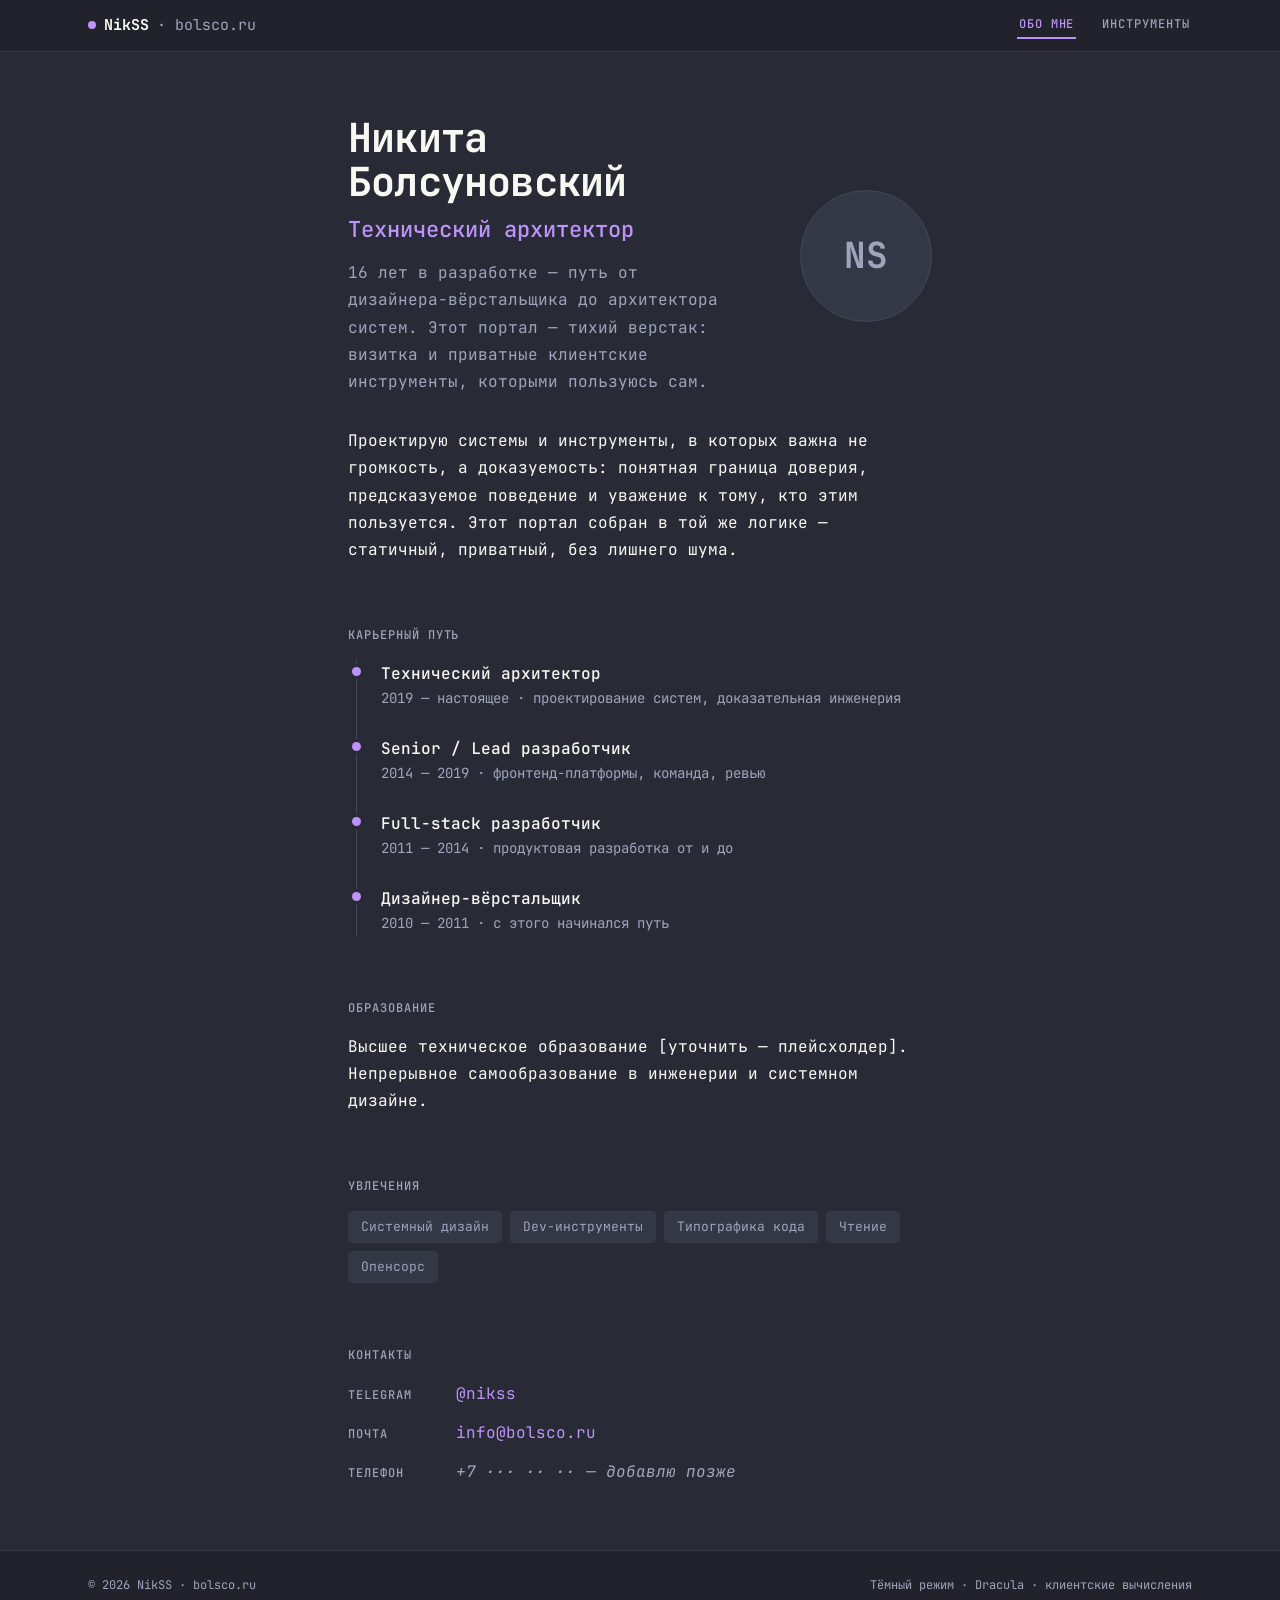
==== index.html @ 709c4f25 "deploy: 5a8d72235d410f7994ef3e5a06daa2a6e381297d" ====
<!DOCTYPE html><html lang="ru"><head><meta charset="utf-8"><meta http-equiv="Content-Security-Policy" content="default-src 'self'; script-src 'self' 'sha256-Q2BPg90ZMplYY+FSdApNErhpWafg2hcRRbndmvxuL/Q=' 'sha256-SaCkFfPruIdTXT8/97JArQmGxiJAL2o4bBDvSgJ5y3Q='; connect-src 'self'; style-src 'self' 'sha256-vv9IoKo7BSLbWcUHr3tNmfNVmm5L/9Cfn2H6LMk7/ow='; font-src 'self'; img-src 'self'; object-src 'none'; base-uri 'self'; form-action 'self'"><meta name="referrer" content="no-referrer"><meta name="viewport" content="width=device-width, initial-scale=1"><link rel="preload" href="/fonts/JetBrainsMono-wght.woff2" as="font" type="font/woff2" crossorigin><link rel="icon" type="image/svg+xml" href="/favicon.svg"><link rel="icon" href="/favicon.ico"><meta name="generator" content="Astro v7.0.6"><title>Обо мне — NikSS · bolsco.ru</title><link rel="stylesheet" href="/_astro/BaseLayout.e0ZJQWeP.css"><link rel="stylesheet" href="/_astro/index.CQVhr3F7.css"><script type="module" src="/_astro/page.Cyd3g14u.js"></script></head><body><a class="skip-link" href="#main-content" data-astro-cid-pbhazpx6>К содержимому</a><header class="top-bar" data-astro-cid-nazmfhjt><div class="top-bar__inner" data-astro-cid-nazmfhjt><a class="brand" href="/" data-astro-cid-nazmfhjt><span class="dot" aria-hidden="true" data-astro-cid-nazmfhjt></span><span class="brand__name" data-astro-cid-nazmfhjt>NikSS</span><span class="brand__host" data-astro-cid-nazmfhjt>· bolsco.ru</span></a><button class="burger" type="button" aria-label="Открыть меню" aria-expanded="false" aria-controls="primary-nav" data-label-open="Открыть меню" data-label-close="Закрыть меню" data-astro-cid-nazmfhjt><svg class="burger__icon" width="18" height="18" viewBox="0 0 18 18" fill="none" stroke="currentColor" stroke-width="1.5" stroke-linecap="round" aria-hidden="true" data-astro-cid-nazmfhjt><line x1="2" y1="5" x2="16" y2="5" data-astro-cid-nazmfhjt></line><line x1="2" y1="9" x2="16" y2="9" data-astro-cid-nazmfhjt></line><line x1="2" y1="13" x2="16" y2="13" data-astro-cid-nazmfhjt></line></svg></button><nav class="nav" id="primary-nav" data-astro-cid-nazmfhjt><a class="t-label-caps is-active" href="/" aria-current="page" data-astro-cid-nazmfhjt>Обо мне</a><a class="t-label-caps" href="/tools" data-astro-cid-nazmfhjt>Инструменты</a></nav></div></header><script type="module" src="/_astro/TopBar.astro_astro_type_script_index_0_lang.D17fcDbc.js"></script><main id="main-content" tabindex="-1"><div class="wrap-content" data-astro-cid-lcdefpme><!-- Hero: имя (= единственный h1), роль, строка-суть + аватар-инициалы --><section class="hero" data-astro-cid-lcdefpme><div data-astro-cid-lcdefpme><h1 class="t-display" data-astro-cid-lcdefpme>Никита Болсуновский</h1><p class="t-heading-md hero__role" data-astro-cid-lcdefpme>Технический архитектор</p><p class="t-body hero__lead" data-astro-cid-lcdefpme>16 лет в разработке — путь от дизайнера-вёрстальщика до архитектора систем. Этот портал — тихий верстак: визитка и приватные клиентские инструменты, которыми пользуюсь сам.</p></div><div class="avatar" aria-hidden="true" data-astro-cid-lcdefpme>NS</div></section><!-- Биография (тело markdown коллекции) --><section class="section bio" data-astro-cid-lcdefpme><p>Проектирую системы и инструменты, в которых важна не громкость, а
доказуемость: понятная граница доверия, предсказуемое поведение и уважение к
тому, кто этим пользуется. Этот портал собран в той же логике — статичный,
приватный, без лишнего шума.</p>
</section><!-- Карьерный таймлайн --><section class="section" data-astro-cid-lcdefpme><h2 class="t-label-caps section__label" data-astro-cid-lcdefpme>Карьерный путь</h2><ul class="timeline" data-astro-cid-3xih677i><li data-astro-cid-3xih677i><div class="role" data-astro-cid-3xih677i>Технический архитектор</div><div class="meta" data-astro-cid-3xih677i>2019 — настоящее · проектирование систем, доказательная инженерия</div></li><li data-astro-cid-3xih677i><div class="role" data-astro-cid-3xih677i>Senior / Lead разработчик</div><div class="meta" data-astro-cid-3xih677i>2014 — 2019 · фронтенд-платформы, команда, ревью</div></li><li data-astro-cid-3xih677i><div class="role" data-astro-cid-3xih677i>Full-stack разработчик</div><div class="meta" data-astro-cid-3xih677i>2011 — 2014 · продуктовая разработка от и до</div></li><li data-astro-cid-3xih677i><div class="role" data-astro-cid-3xih677i>Дизайнер-вёрстальщик</div><div class="meta" data-astro-cid-3xih677i>2010 — 2011 · с этого начинался путь</div></li></ul></section><!-- Образование --><section class="section" data-astro-cid-lcdefpme><h2 class="t-label-caps section__label" data-astro-cid-lcdefpme>Образование</h2><p class="t-body" data-astro-cid-lcdefpme>Высшее техническое образование [уточнить — плейсхолдер]. Непрерывное самообразование в инженерии и системном дизайне.</p></section><!-- Увлечения --><section class="section" data-astro-cid-lcdefpme><h2 class="t-label-caps section__label" data-astro-cid-lcdefpme>Увлечения</h2><div class="chips" data-astro-cid-lcdefpme><span class="chip" data-astro-cid-lcdefpme>Системный дизайн</span><span class="chip" data-astro-cid-lcdefpme>Dev-инструменты</span><span class="chip" data-astro-cid-lcdefpme>Типографика кода</span><span class="chip" data-astro-cid-lcdefpme>Чтение</span><span class="chip" data-astro-cid-lcdefpme>Опенсорс</span></div></section><!-- Контакты (Story 1.6) --><section class="section" data-astro-cid-lcdefpme><h2 class="t-label-caps section__label" data-astro-cid-lcdefpme>Контакты</h2><div class="contacts" data-astro-cid-lcdefpme><div class="contact-row" data-astro-cid-xybwjpux><span class="k t-label-caps" data-astro-cid-xybwjpux>Telegram</span><a href="https://t.me/nikss" target="_blank" rel="noopener noreferrer" class="astro-xybwjpux" data-astro-cid-xybwjpux>@nikss</a></div><div class="contact-row" data-astro-cid-xybwjpux><span class="k t-label-caps" data-astro-cid-xybwjpux>Почта</span><a href="mailto:info@bolsco.ru" class="astro-xybwjpux" data-astro-cid-xybwjpux>info@bolsco.ru</a></div><div class="contact-row" data-astro-cid-xybwjpux><span class="k t-label-caps" data-astro-cid-xybwjpux>Телефон</span><span class="placeholder" aria-disabled="true" data-astro-cid-xybwjpux>+7 ··· ·· ·· — добавлю позже</span></div></div></section></div></main><footer class="footer" data-astro-cid-jo6i4kqk><div class="footer__inner" data-astro-cid-jo6i4kqk><span data-astro-cid-jo6i4kqk>© 2026 NikSS · bolsco.ru</span><span data-astro-cid-jo6i4kqk>Тёмный режим · Dracula · клиентские вычисления</span></div></footer></body></html>
---- _astro/BaseLayout.e0ZJQWeP.css ----
:root{--color-surface-sunken:#21222c;--color-surface-base:#282a36;--color-surface-raised:#343746;--color-surface-overlay:#44475a;--color-border:#44475a;--color-border-subtle:#383a4a;--color-foreground:#f8f8f2;--color-foreground-muted:#9ea4ba;--color-foreground-faint:#6272a4;--color-accent:#bd93f9;--color-accent-hover:#caa9fa;--color-accent-foreground:#21222c;--ring:#bd93f9;--color-success:#50fa7b;--color-danger:#f55;--color-warning:#ffb86c;--color-info:#8be9fd;--color-highlight-pink:#ff79c6;--color-highlight-yellow:#f1fa8c;--font-mono:"JetBrains Mono", "JBM Fallback", ui-monospace, "SF Mono", Menlo, monospace;--radius-sm:4px;--radius-md:8px;--radius-lg:12px;--radius-full:9999px;--space-1:4px;--space-2:8px;--space-3:12px;--space-4:16px;--space-5:24px;--space-6:32px;--space-7:48px;--space-8:64px;--space-gutter:24px;--space-margin-mobile:20px;--space-margin-desktop:48px;--space-section-gap:64px;--content-max:680px;--tool-max:1200px}@font-face{font-family:JetBrains Mono;src:url(/fonts/JetBrainsMono-wght.woff2)format("woff2");font-weight:100 800;font-style:normal;font-display:swap}@font-face{font-family:JetBrains Mono;src:url(/fonts/JetBrainsMono-Italic-wght.woff2)format("woff2");font-weight:100 800;font-style:italic;font-display:swap}@font-face{font-family:JBM Fallback;src:local(Menlo),local(Consolas),local(DejaVu Sans Mono),local(Courier New);ascent-override:102%;descent-override:30%;line-gap-override:0%;size-adjust:100%}*,:before,:after{box-sizing:border-box;margin:0;padding:0}html{text-size-adjust:100%}button,input,select,textarea{font:inherit}body{font-family:var(--font-mono);background:var(--color-surface-base);color:var(--color-foreground);-webkit-font-smoothing:antialiased;-moz-osx-font-smoothing:grayscale;flex-direction:column;min-height:100dvh;font-size:1rem;line-height:1.7;display:flex}a{color:var(--color-accent);text-decoration:none}a:hover{color:var(--color-accent-hover)}main{scroll-margin-top:var(--space-7);flex:1 0 auto}.wrap-content{max-width:var(--content-max);padding:var(--space-8) var(--space-margin-desktop);overflow-wrap:break-word;margin:0 auto}@media (width<=767.98px){.wrap-content{padding:var(--space-7) var(--space-margin-mobile)}}.wrap-tool{max-width:var(--tool-max);padding:var(--space-7) var(--space-margin-desktop);margin:0 auto}@media (width<=767.98px){.wrap-tool{padding:var(--space-5) var(--space-margin-mobile)}}.btn{align-items:center;gap:var(--space-2);font-family:var(--font-mono);padding:var(--space-2) var(--space-4);border-radius:var(--radius-md);cursor:pointer;border:1px solid #0000;font-size:.875rem;font-weight:600;line-height:1.4;display:inline-flex}.btn-primary{background:var(--color-accent);color:var(--color-accent-foreground)}.btn-primary:hover{background:var(--color-accent-hover);color:var(--color-accent-foreground)}.btn-ghost{color:var(--color-foreground);border-color:var(--color-border);background:0 0}.btn-ghost:hover{background:var(--color-surface-overlay);color:var(--color-foreground)}:focus-visible{outline:2px solid var(--ring);outline-offset:2px}.t-display{letter-spacing:-.02em;font-size:2.5rem;font-weight:700;line-height:1.1}.t-heading-lg{font-size:1.75rem;font-weight:600;line-height:1.2}.t-heading-md{font-size:1.375rem;font-weight:600;line-height:1.25}.t-heading-sm{font-size:1.125rem;font-weight:600;line-height:1.3}.t-body{font-size:1rem;font-weight:400;line-height:1.7}.t-body-sm,.t-mono-io{font-size:.875rem;font-weight:400;line-height:1.6}.t-label-caps{letter-spacing:.08em;text-transform:uppercase;font-size:.75rem;font-weight:600;line-height:1.4}.t-caption{color:var(--color-foreground-muted);font-size:.75rem;font-weight:400;line-height:1.5}.muted{color:var(--color-foreground-muted)}.faint{color:var(--color-foreground-faint)}.content-measure{max-width:var(--content-max);margin-inline:auto}@media (width<=767.98px){.t-display{letter-spacing:-.01em;font-size:1.875rem;line-height:1.15}}.skip-link[data-astro-cid-pbhazpx6]{left:var(--space-2);top:calc(-1 * var(--space-8));z-index:100;padding:var(--space-2) var(--space-4);background:var(--color-surface-raised);color:var(--color-foreground);border-radius:var(--radius-md);border:1px solid var(--color-border);transition:top .12s ease-out;position:absolute}.skip-link[data-astro-cid-pbhazpx6]:focus{top:var(--space-2);color:var(--color-foreground)}.top-bar[data-astro-cid-nazmfhjt]{z-index:50;background:var(--color-surface-sunken);border-bottom:1px solid var(--color-border-subtle);position:sticky;top:0}.top-bar__inner[data-astro-cid-nazmfhjt]{max-width:var(--tool-max);padding:var(--space-3) var(--space-margin-desktop);justify-content:space-between;align-items:center;gap:var(--space-4);margin:0 auto;display:flex;position:relative}.brand[data-astro-cid-nazmfhjt]{align-items:center;gap:var(--space-2);color:var(--color-foreground);font-size:.9375rem;font-weight:700;display:flex}.brand[data-astro-cid-nazmfhjt]:hover{color:var(--color-foreground)}.brand[data-astro-cid-nazmfhjt] .dot[data-astro-cid-nazmfhjt]{border-radius:var(--radius-full);background:var(--color-accent);width:8px;height:8px;display:inline-block}.brand__host[data-astro-cid-nazmfhjt]{color:var(--color-foreground-muted);font-weight:400}.nav[data-astro-cid-nazmfhjt]{align-items:center;gap:var(--space-5);display:flex}.nav[data-astro-cid-nazmfhjt] a[data-astro-cid-nazmfhjt]{color:var(--color-foreground-muted);padding:var(--space-1) 2px;border-bottom:2px solid #0000}.nav[data-astro-cid-nazmfhjt] a[data-astro-cid-nazmfhjt]:hover{color:var(--color-foreground)}.nav[data-astro-cid-nazmfhjt] a[data-astro-cid-nazmfhjt].is-active{color:var(--color-accent);border-bottom-color:var(--color-accent)}.burger[data-astro-cid-nazmfhjt]{border:1px solid var(--color-border);color:var(--color-foreground);border-radius:var(--radius-md);cursor:pointer;background:0 0;width:40px;height:36px;display:none}.burger__icon[data-astro-cid-nazmfhjt]{margin:0 auto;display:block}@media (width<=767.98px){.top-bar__inner[data-astro-cid-nazmfhjt]{padding:var(--space-3) var(--space-margin-mobile)}.burger[data-astro-cid-nazmfhjt]{justify-content:center;align-items:center;display:inline-flex}.nav[data-astro-cid-nazmfhjt]{background:var(--color-surface-sunken);border-bottom:1px solid var(--color-border-subtle);padding:var(--space-2) var(--space-margin-mobile) var(--space-4);flex-direction:column;align-items:flex-start;gap:0;display:none;position:absolute;top:100%;left:0;right:0}.nav[data-astro-cid-nazmfhjt].is-open{display:flex}.nav[data-astro-cid-nazmfhjt] a[data-astro-cid-nazmfhjt]{width:100%;padding:var(--space-3) 0;border-bottom:none}.nav[data-astro-cid-nazmfhjt] a[data-astro-cid-nazmfhjt].is-active{border-bottom:none}}.footer[data-astro-cid-jo6i4kqk]{background:var(--color-surface-sunken);border-top:1px solid var(--color-border-subtle);color:var(--color-foreground-muted);flex-shrink:0;font-size:.75rem}.footer__inner[data-astro-cid-jo6i4kqk]{max-width:var(--tool-max);padding:var(--space-5) var(--space-margin-desktop);justify-content:space-between;gap:var(--space-4);flex-wrap:wrap;margin:0 auto;display:flex}@media (width<=767.98px){.footer__inner[data-astro-cid-jo6i4kqk]{padding:var(--space-5) var(--space-margin-mobile)}}
---- _astro/index.CQVhr3F7.css ----
.timeline[data-astro-cid-3xih677i]{border-left:1px solid var(--color-border);padding-left:var(--space-5);margin-left:var(--space-2);list-style:none}.timeline[data-astro-cid-3xih677i] li[data-astro-cid-3xih677i]{padding-bottom:var(--space-5);position:relative}.timeline[data-astro-cid-3xih677i] li[data-astro-cid-3xih677i]:last-child{padding-bottom:0}.timeline[data-astro-cid-3xih677i] li[data-astro-cid-3xih677i]:before{content:"";left:calc(-1 * var(--space-5) - 5px);border-radius:var(--radius-full);background:var(--color-accent);width:9px;height:9px;box-shadow:0 0 0 3px var(--color-surface-base);position:absolute;top:7px}.timeline[data-astro-cid-3xih677i] .role[data-astro-cid-3xih677i]{color:var(--color-foreground);font-weight:600}.timeline[data-astro-cid-3xih677i] .meta[data-astro-cid-3xih677i]{color:var(--color-foreground-muted);font-size:.875rem}.contact-row[data-astro-cid-xybwjpux]{gap:var(--space-4);flex-wrap:wrap;align-items:baseline;display:flex}.k[data-astro-cid-xybwjpux]{color:var(--color-foreground-muted);flex-shrink:0;min-width:92px}.placeholder[data-astro-cid-xybwjpux]{color:var(--color-foreground-muted);font-style:italic}.contact-row[data-astro-cid-xybwjpux]>a[data-astro-cid-xybwjpux],.contact-row[data-astro-cid-xybwjpux]>.placeholder[data-astro-cid-xybwjpux]{overflow-wrap:anywhere;min-width:0}.section[data-astro-cid-lcdefpme]{margin-top:var(--space-section-gap)}.section[data-astro-cid-lcdefpme]:first-child{margin-top:0}.section__label[data-astro-cid-lcdefpme]{color:var(--color-foreground-muted);margin-bottom:var(--space-4)}.bio[data-astro-cid-lcdefpme]{margin-top:var(--space-6)}.hero[data-astro-cid-lcdefpme]{gap:var(--space-6);grid-template-columns:1fr;align-items:center;display:grid}@media (width>=1024px){.hero[data-astro-cid-lcdefpme]{gap:var(--space-8);grid-template-columns:1fr auto}}.hero[data-astro-cid-lcdefpme]>div[data-astro-cid-lcdefpme]:first-child{min-width:0}.hero__role[data-astro-cid-lcdefpme]{color:var(--color-accent);margin-top:var(--space-3)}.hero__lead[data-astro-cid-lcdefpme]{color:var(--color-foreground-muted);margin-top:var(--space-4)}.avatar[data-astro-cid-lcdefpme]{border-radius:var(--radius-full);background:var(--color-surface-raised);border:1px solid var(--color-border);width:132px;height:132px;color:var(--color-foreground-muted);justify-content:center;justify-self:start;align-items:center;font-size:2.25rem;font-weight:700;display:flex}.chips[data-astro-cid-lcdefpme]{gap:var(--space-2);flex-wrap:wrap;display:flex}.chip[data-astro-cid-lcdefpme]{border:1px solid var(--color-border-subtle);border-radius:var(--radius-sm);padding:var(--space-1) var(--space-3);color:var(--color-foreground-muted);background:var(--color-surface-raised);font-size:.8125rem}.contacts[data-astro-cid-lcdefpme]{gap:var(--space-3);flex-direction:column;display:flex}
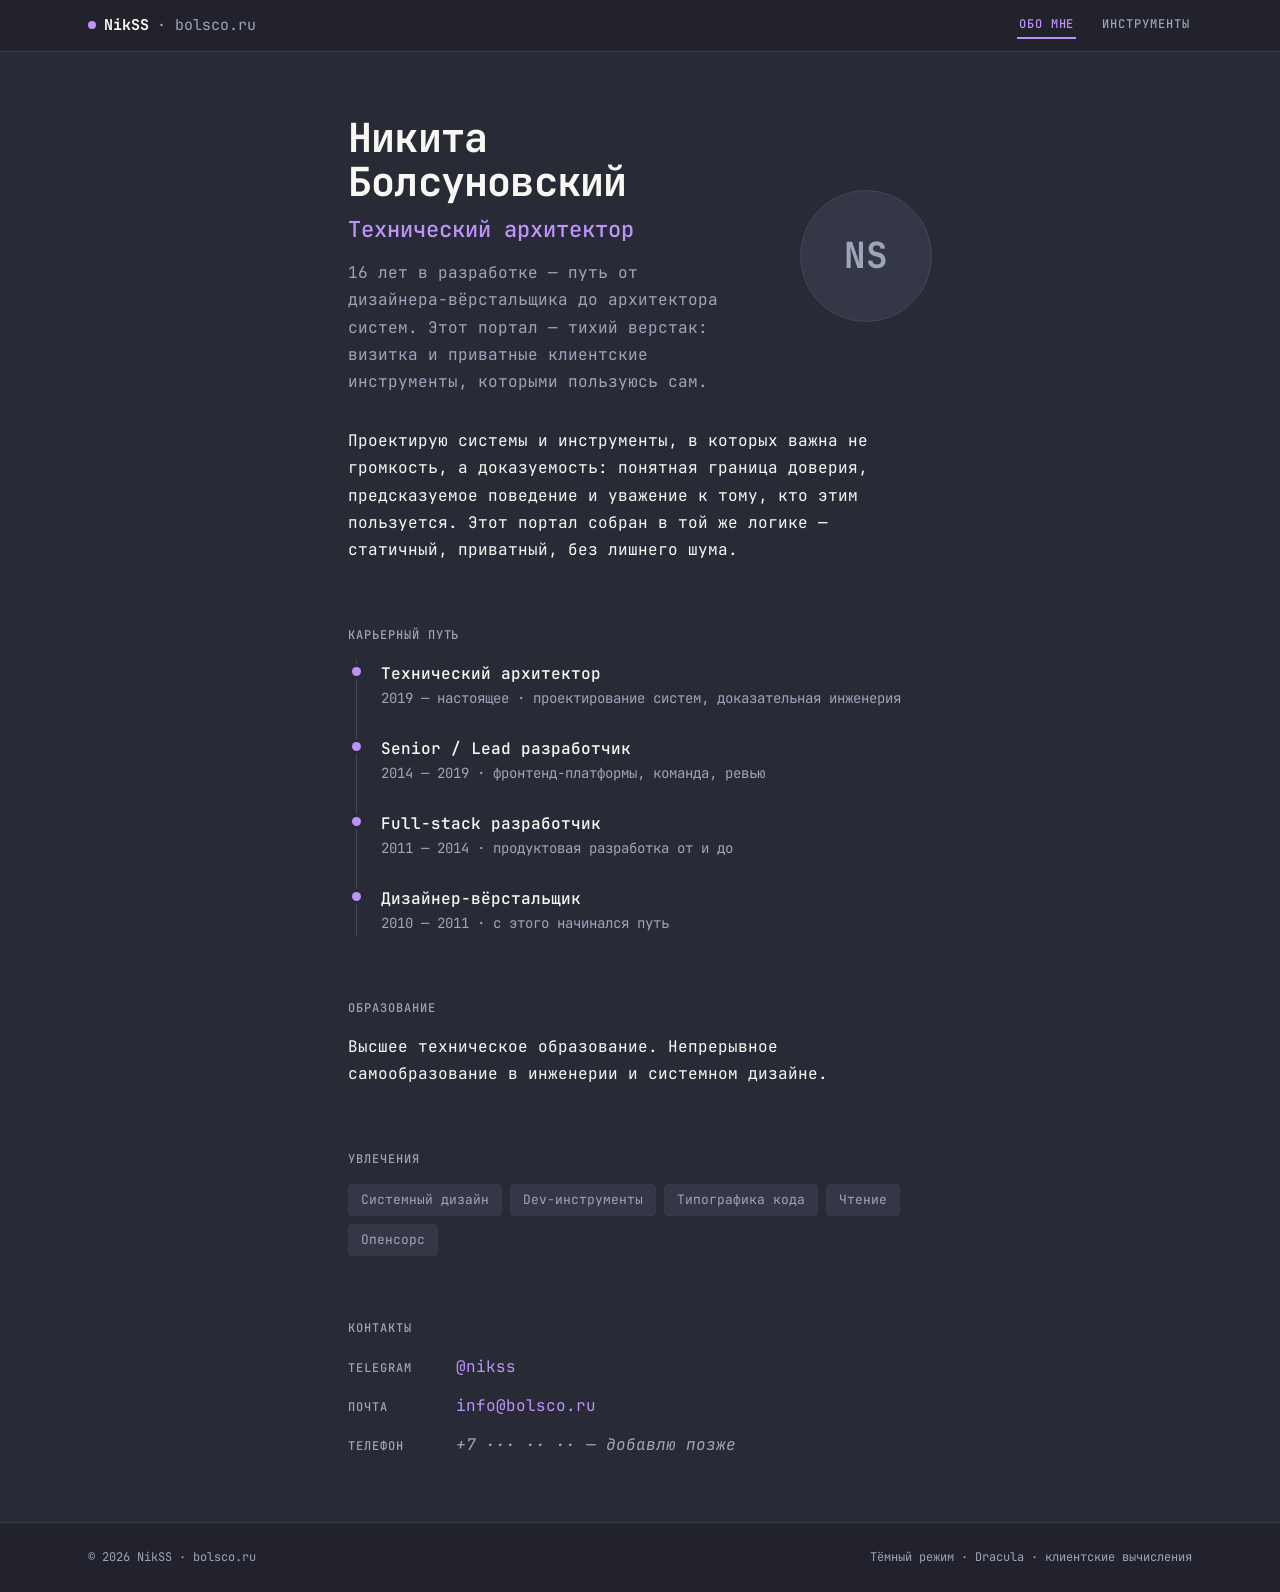
==== commit 79307096: "deploy: 182776bb74611625629ce22df9d30ec644916f24" ====
--- a/index.html
+++ b/index.html
@@ -2,4 +2,4 @@
 доказуемость: понятная граница доверия, предсказуемое поведение и уважение к
 тому, кто этим пользуется. Этот портал собран в той же логике — статичный,
 приватный, без лишнего шума.</p>
-</section><!-- Карьерный таймлайн --><section class="section" data-astro-cid-lcdefpme><h2 class="t-label-caps section__label" data-astro-cid-lcdefpme>Карьерный путь</h2><ul class="timeline" data-astro-cid-3xih677i><li data-astro-cid-3xih677i><div class="role" data-astro-cid-3xih677i>Технический архитектор</div><div class="meta" data-astro-cid-3xih677i>2019 — настоящее · проектирование систем, доказательная инженерия</div></li><li data-astro-cid-3xih677i><div class="role" data-astro-cid-3xih677i>Senior / Lead разработчик</div><div class="meta" data-astro-cid-3xih677i>2014 — 2019 · фронтенд-платформы, команда, ревью</div></li><li data-astro-cid-3xih677i><div class="role" data-astro-cid-3xih677i>Full-stack разработчик</div><div class="meta" data-astro-cid-3xih677i>2011 — 2014 · продуктовая разработка от и до</div></li><li data-astro-cid-3xih677i><div class="role" data-astro-cid-3xih677i>Дизайнер-вёрстальщик</div><div class="meta" data-astro-cid-3xih677i>2010 — 2011 · с этого начинался путь</div></li></ul></section><!-- Образование --><section class="section" data-astro-cid-lcdefpme><h2 class="t-label-caps section__label" data-astro-cid-lcdefpme>Образование</h2><p class="t-body" data-astro-cid-lcdefpme>Высшее техническое образование [уточнить — плейсхолдер]. Непрерывное самообразование в инженерии и системном дизайне.</p></section><!-- Увлечения --><section class="section" data-astro-cid-lcdefpme><h2 class="t-label-caps section__label" data-astro-cid-lcdefpme>Увлечения</h2><div class="chips" data-astro-cid-lcdefpme><span class="chip" data-astro-cid-lcdefpme>Системный дизайн</span><span class="chip" data-astro-cid-lcdefpme>Dev-инструменты</span><span class="chip" data-astro-cid-lcdefpme>Типографика кода</span><span class="chip" data-astro-cid-lcdefpme>Чтение</span><span class="chip" data-astro-cid-lcdefpme>Опенсорс</span></div></section><!-- Контакты (Story 1.6) --><section class="section" data-astro-cid-lcdefpme><h2 class="t-label-caps section__label" data-astro-cid-lcdefpme>Контакты</h2><div class="contacts" data-astro-cid-lcdefpme><div class="contact-row" data-astro-cid-xybwjpux><span class="k t-label-caps" data-astro-cid-xybwjpux>Telegram</span><a href="https://t.me/nikss" target="_blank" rel="noopener noreferrer" class="astro-xybwjpux" data-astro-cid-xybwjpux>@nikss</a></div><div class="contact-row" data-astro-cid-xybwjpux><span class="k t-label-caps" data-astro-cid-xybwjpux>Почта</span><a href="mailto:info@bolsco.ru" class="astro-xybwjpux" data-astro-cid-xybwjpux>info@bolsco.ru</a></div><div class="contact-row" data-astro-cid-xybwjpux><span class="k t-label-caps" data-astro-cid-xybwjpux>Телефон</span><span class="placeholder" aria-disabled="true" data-astro-cid-xybwjpux>+7 ··· ·· ·· — добавлю позже</span></div></div></section></div></main><footer class="footer" data-astro-cid-jo6i4kqk><div class="footer__inner" data-astro-cid-jo6i4kqk><span data-astro-cid-jo6i4kqk>© 2026 NikSS · bolsco.ru</span><span data-astro-cid-jo6i4kqk>Тёмный режим · Dracula · клиентские вычисления</span></div></footer></body></html>+</section><!-- Карьерный таймлайн --><section class="section" data-astro-cid-lcdefpme><h2 class="t-label-caps section__label" data-astro-cid-lcdefpme>Карьерный путь</h2><ul class="timeline" data-astro-cid-3xih677i><li data-astro-cid-3xih677i><div class="role" data-astro-cid-3xih677i>Технический архитектор</div><div class="meta" data-astro-cid-3xih677i>2019 — настоящее · проектирование систем, доказательная инженерия</div></li><li data-astro-cid-3xih677i><div class="role" data-astro-cid-3xih677i>Senior / Lead разработчик</div><div class="meta" data-astro-cid-3xih677i>2014 — 2019 · фронтенд-платформы, команда, ревью</div></li><li data-astro-cid-3xih677i><div class="role" data-astro-cid-3xih677i>Full-stack разработчик</div><div class="meta" data-astro-cid-3xih677i>2011 — 2014 · продуктовая разработка от и до</div></li><li data-astro-cid-3xih677i><div class="role" data-astro-cid-3xih677i>Дизайнер-вёрстальщик</div><div class="meta" data-astro-cid-3xih677i>2010 — 2011 · с этого начинался путь</div></li></ul></section><!-- Образование --><section class="section" data-astro-cid-lcdefpme><h2 class="t-label-caps section__label" data-astro-cid-lcdefpme>Образование</h2><p class="t-body" data-astro-cid-lcdefpme>Высшее техническое образование. Непрерывное самообразование в инженерии и системном дизайне.</p></section><!-- Увлечения --><section class="section" data-astro-cid-lcdefpme><h2 class="t-label-caps section__label" data-astro-cid-lcdefpme>Увлечения</h2><div class="chips" data-astro-cid-lcdefpme><span class="chip" data-astro-cid-lcdefpme>Системный дизайн</span><span class="chip" data-astro-cid-lcdefpme>Dev-инструменты</span><span class="chip" data-astro-cid-lcdefpme>Типографика кода</span><span class="chip" data-astro-cid-lcdefpme>Чтение</span><span class="chip" data-astro-cid-lcdefpme>Опенсорс</span></div></section><!-- Контакты (Story 1.6) --><section class="section" data-astro-cid-lcdefpme><h2 class="t-label-caps section__label" data-astro-cid-lcdefpme>Контакты</h2><div class="contacts" data-astro-cid-lcdefpme><div class="contact-row" data-astro-cid-xybwjpux><span class="k t-label-caps" data-astro-cid-xybwjpux>Telegram</span><a href="https://t.me/nikss" target="_blank" rel="noopener noreferrer" class="astro-xybwjpux" data-astro-cid-xybwjpux>@nikss</a></div><div class="contact-row" data-astro-cid-xybwjpux><span class="k t-label-caps" data-astro-cid-xybwjpux>Почта</span><a href="mailto:info@bolsco.ru" class="astro-xybwjpux" data-astro-cid-xybwjpux>info@bolsco.ru</a></div><div class="contact-row" data-astro-cid-xybwjpux><span class="k t-label-caps" data-astro-cid-xybwjpux>Телефон</span><span class="placeholder" aria-disabled="true" data-astro-cid-xybwjpux>+7 ··· ·· ·· — добавлю позже</span></div></div></section></div></main><footer class="footer" data-astro-cid-jo6i4kqk><div class="footer__inner" data-astro-cid-jo6i4kqk><span data-astro-cid-jo6i4kqk>© 2026 NikSS · bolsco.ru</span><span data-astro-cid-jo6i4kqk>Тёмный режим · Dracula · клиентские вычисления</span></div></footer></body></html>
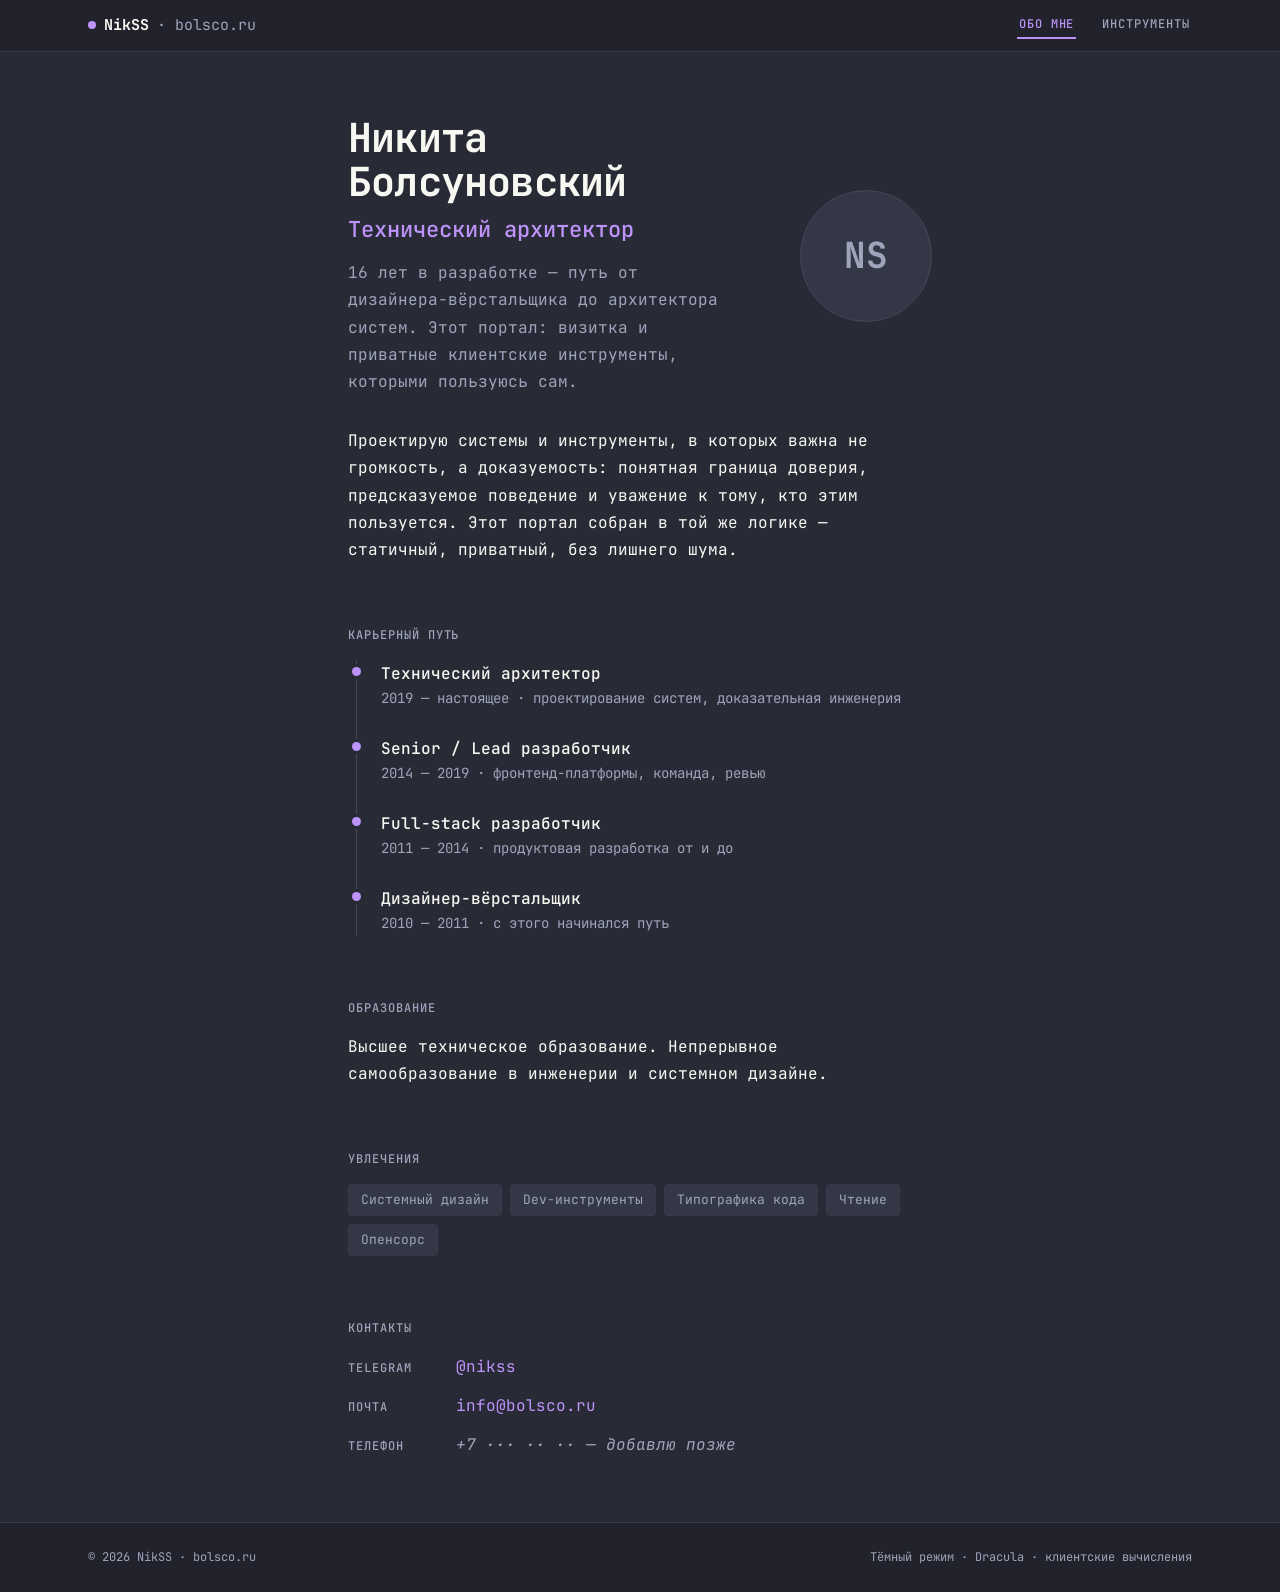
==== commit 6855052b: "deploy: 8048c56aaf737f87fb8b1cdde76aa7d97ccf088b" ====
--- a/index.html
+++ b/index.html
@@ -1,4 +1,4 @@
-<!DOCTYPE html><html lang="ru"><head><meta charset="utf-8"><meta http-equiv="Content-Security-Policy" content="default-src 'self'; script-src 'self' 'sha256-Q2BPg90ZMplYY+FSdApNErhpWafg2hcRRbndmvxuL/Q=' 'sha256-SaCkFfPruIdTXT8/97JArQmGxiJAL2o4bBDvSgJ5y3Q='; connect-src 'self'; style-src 'self' 'sha256-vv9IoKo7BSLbWcUHr3tNmfNVmm5L/9Cfn2H6LMk7/ow='; font-src 'self'; img-src 'self'; object-src 'none'; base-uri 'self'; form-action 'self'"><meta name="referrer" content="no-referrer"><meta name="viewport" content="width=device-width, initial-scale=1"><link rel="preload" href="/fonts/JetBrainsMono-wght.woff2" as="font" type="font/woff2" crossorigin><link rel="icon" type="image/svg+xml" href="/favicon.svg"><link rel="icon" href="/favicon.ico"><meta name="generator" content="Astro v7.0.6"><title>Обо мне — NikSS · bolsco.ru</title><link rel="stylesheet" href="/_astro/BaseLayout.e0ZJQWeP.css"><link rel="stylesheet" href="/_astro/index.CQVhr3F7.css"><script type="module" src="/_astro/page.Cyd3g14u.js"></script></head><body><a class="skip-link" href="#main-content" data-astro-cid-pbhazpx6>К содержимому</a><header class="top-bar" data-astro-cid-nazmfhjt><div class="top-bar__inner" data-astro-cid-nazmfhjt><a class="brand" href="/" data-astro-cid-nazmfhjt><span class="dot" aria-hidden="true" data-astro-cid-nazmfhjt></span><span class="brand__name" data-astro-cid-nazmfhjt>NikSS</span><span class="brand__host" data-astro-cid-nazmfhjt>· bolsco.ru</span></a><button class="burger" type="button" aria-label="Открыть меню" aria-expanded="false" aria-controls="primary-nav" data-label-open="Открыть меню" data-label-close="Закрыть меню" data-astro-cid-nazmfhjt><svg class="burger__icon" width="18" height="18" viewBox="0 0 18 18" fill="none" stroke="currentColor" stroke-width="1.5" stroke-linecap="round" aria-hidden="true" data-astro-cid-nazmfhjt><line x1="2" y1="5" x2="16" y2="5" data-astro-cid-nazmfhjt></line><line x1="2" y1="9" x2="16" y2="9" data-astro-cid-nazmfhjt></line><line x1="2" y1="13" x2="16" y2="13" data-astro-cid-nazmfhjt></line></svg></button><nav class="nav" id="primary-nav" data-astro-cid-nazmfhjt><a class="t-label-caps is-active" href="/" aria-current="page" data-astro-cid-nazmfhjt>Обо мне</a><a class="t-label-caps" href="/tools" data-astro-cid-nazmfhjt>Инструменты</a></nav></div></header><script type="module" src="/_astro/TopBar.astro_astro_type_script_index_0_lang.D17fcDbc.js"></script><main id="main-content" tabindex="-1"><div class="wrap-content" data-astro-cid-lcdefpme><!-- Hero: имя (= единственный h1), роль, строка-суть + аватар-инициалы --><section class="hero" data-astro-cid-lcdefpme><div data-astro-cid-lcdefpme><h1 class="t-display" data-astro-cid-lcdefpme>Никита Болсуновский</h1><p class="t-heading-md hero__role" data-astro-cid-lcdefpme>Технический архитектор</p><p class="t-body hero__lead" data-astro-cid-lcdefpme>16 лет в разработке — путь от дизайнера-вёрстальщика до архитектора систем. Этот портал — тихий верстак: визитка и приватные клиентские инструменты, которыми пользуюсь сам.</p></div><div class="avatar" aria-hidden="true" data-astro-cid-lcdefpme>NS</div></section><!-- Биография (тело markdown коллекции) --><section class="section bio" data-astro-cid-lcdefpme><p>Проектирую системы и инструменты, в которых важна не громкость, а
+<!DOCTYPE html><html lang="ru"><head><meta charset="utf-8"><meta http-equiv="Content-Security-Policy" content="default-src 'self'; script-src 'self' 'sha256-Q2BPg90ZMplYY+FSdApNErhpWafg2hcRRbndmvxuL/Q=' 'sha256-SaCkFfPruIdTXT8/97JArQmGxiJAL2o4bBDvSgJ5y3Q='; connect-src 'self'; style-src 'self' 'sha256-vv9IoKo7BSLbWcUHr3tNmfNVmm5L/9Cfn2H6LMk7/ow='; font-src 'self'; img-src 'self'; object-src 'none'; base-uri 'self'; form-action 'self'"><meta name="referrer" content="no-referrer"><meta name="viewport" content="width=device-width, initial-scale=1"><link rel="preload" href="/fonts/JetBrainsMono-wght.woff2" as="font" type="font/woff2" crossorigin><link rel="icon" type="image/svg+xml" href="/favicon.svg"><link rel="icon" href="/favicon.ico"><meta name="generator" content="Astro v7.0.6"><title>Обо мне — NikSS · bolsco.ru</title><link rel="stylesheet" href="/_astro/BaseLayout.e0ZJQWeP.css"><link rel="stylesheet" href="/_astro/index.CQVhr3F7.css"><script type="module" src="/_astro/page.Cyd3g14u.js"></script></head><body><a class="skip-link" href="#main-content" data-astro-cid-pbhazpx6>К содержимому</a><header class="top-bar" data-astro-cid-nazmfhjt><div class="top-bar__inner" data-astro-cid-nazmfhjt><a class="brand" href="/" data-astro-cid-nazmfhjt><span class="dot" aria-hidden="true" data-astro-cid-nazmfhjt></span><span class="brand__name" data-astro-cid-nazmfhjt>NikSS</span><span class="brand__host" data-astro-cid-nazmfhjt>· bolsco.ru</span></a><button class="burger" type="button" aria-label="Открыть меню" aria-expanded="false" aria-controls="primary-nav" data-label-open="Открыть меню" data-label-close="Закрыть меню" data-astro-cid-nazmfhjt><svg class="burger__icon" width="18" height="18" viewBox="0 0 18 18" fill="none" stroke="currentColor" stroke-width="1.5" stroke-linecap="round" aria-hidden="true" data-astro-cid-nazmfhjt><line x1="2" y1="5" x2="16" y2="5" data-astro-cid-nazmfhjt></line><line x1="2" y1="9" x2="16" y2="9" data-astro-cid-nazmfhjt></line><line x1="2" y1="13" x2="16" y2="13" data-astro-cid-nazmfhjt></line></svg></button><nav class="nav" id="primary-nav" data-astro-cid-nazmfhjt><a class="t-label-caps is-active" href="/" aria-current="page" data-astro-cid-nazmfhjt>Обо мне</a><a class="t-label-caps" href="/tools" data-astro-cid-nazmfhjt>Инструменты</a></nav></div></header><script type="module" src="/_astro/TopBar.astro_astro_type_script_index_0_lang.D17fcDbc.js"></script><main id="main-content" tabindex="-1"><div class="wrap-content" data-astro-cid-lcdefpme><!-- Hero: имя (= единственный h1), роль, строка-суть + аватар-инициалы --><section class="hero" data-astro-cid-lcdefpme><div data-astro-cid-lcdefpme><h1 class="t-display" data-astro-cid-lcdefpme>Никита Болсуновский</h1><p class="t-heading-md hero__role" data-astro-cid-lcdefpme>Технический архитектор</p><p class="t-body hero__lead" data-astro-cid-lcdefpme>16 лет в разработке — путь от дизайнера-вёрстальщика до архитектора систем. Этот портал: визитка и приватные клиентские инструменты, которыми пользуюсь сам.</p></div><div class="avatar" aria-hidden="true" data-astro-cid-lcdefpme>NS</div></section><!-- Биография (тело markdown коллекции) --><section class="section bio" data-astro-cid-lcdefpme><p>Проектирую системы и инструменты, в которых важна не громкость, а
 доказуемость: понятная граница доверия, предсказуемое поведение и уважение к
 тому, кто этим пользуется. Этот портал собран в той же логике — статичный,
 приватный, без лишнего шума.</p>
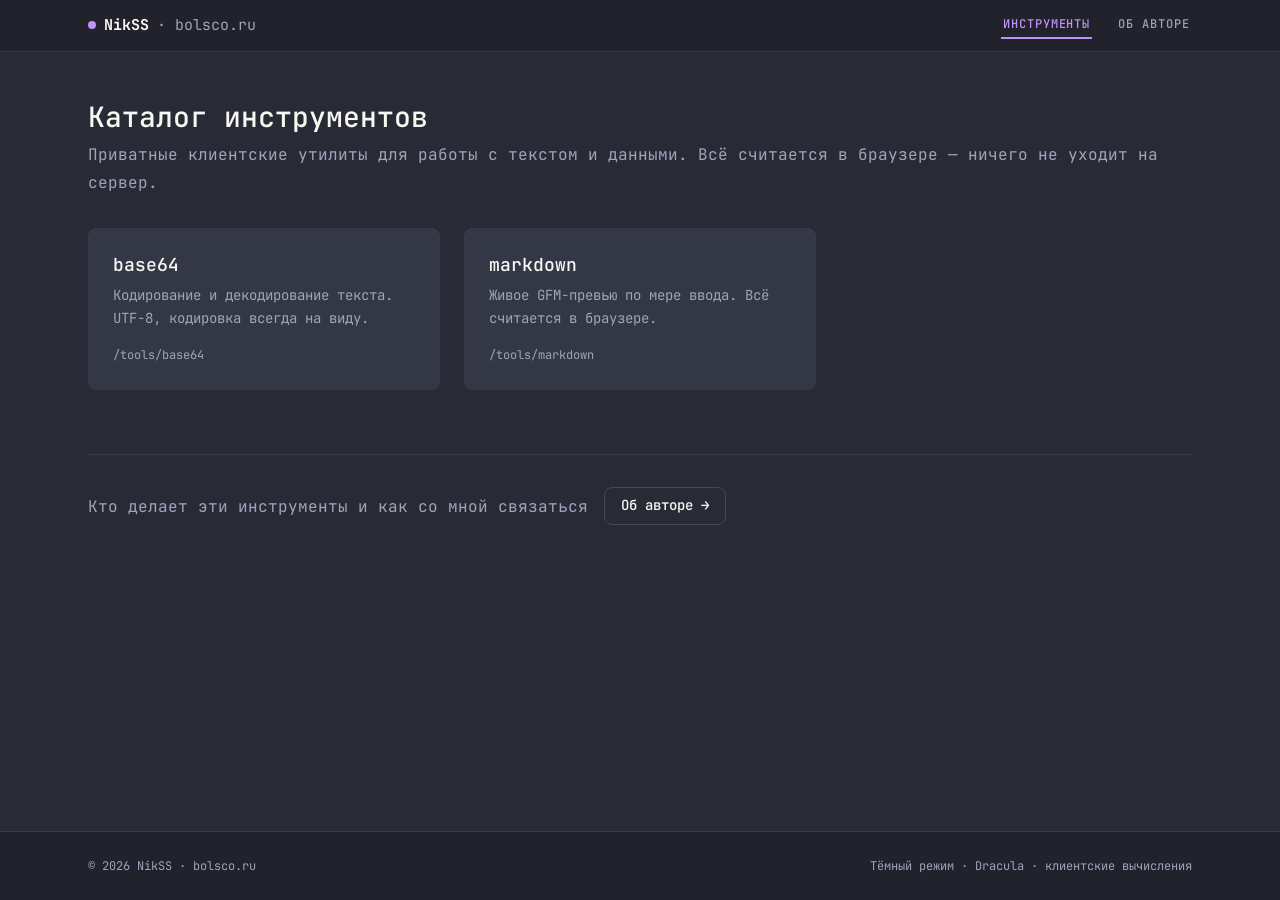
==== commit 98fea5ce: "deploy: f17025c6693e8e0cd7ce48decef0fd17160ff986" ====
--- a/index.html
+++ b/index.html
@@ -1,5 +1 @@
-<!DOCTYPE html><html lang="ru"><head><meta charset="utf-8"><meta http-equiv="Content-Security-Policy" content="default-src 'self'; script-src 'self' 'sha256-Q2BPg90ZMplYY+FSdApNErhpWafg2hcRRbndmvxuL/Q=' 'sha256-SaCkFfPruIdTXT8/97JArQmGxiJAL2o4bBDvSgJ5y3Q='; connect-src 'self'; style-src 'self' 'sha256-vv9IoKo7BSLbWcUHr3tNmfNVmm5L/9Cfn2H6LMk7/ow='; font-src 'self'; img-src 'self'; object-src 'none'; base-uri 'self'; form-action 'self'"><meta name="referrer" content="no-referrer"><meta name="viewport" content="width=device-width, initial-scale=1"><link rel="preload" href="/fonts/JetBrainsMono-wght.woff2" as="font" type="font/woff2" crossorigin><link rel="icon" type="image/svg+xml" href="/favicon.svg"><link rel="icon" href="/favicon.ico"><meta name="generator" content="Astro v7.0.6"><title>Обо мне — NikSS · bolsco.ru</title><link rel="stylesheet" href="/_astro/BaseLayout.e0ZJQWeP.css"><link rel="stylesheet" href="/_astro/index.CQVhr3F7.css"><script type="module" src="/_astro/page.Cyd3g14u.js"></script></head><body><a class="skip-link" href="#main-content" data-astro-cid-pbhazpx6>К содержимому</a><header class="top-bar" data-astro-cid-nazmfhjt><div class="top-bar__inner" data-astro-cid-nazmfhjt><a class="brand" href="/" data-astro-cid-nazmfhjt><span class="dot" aria-hidden="true" data-astro-cid-nazmfhjt></span><span class="brand__name" data-astro-cid-nazmfhjt>NikSS</span><span class="brand__host" data-astro-cid-nazmfhjt>· bolsco.ru</span></a><button class="burger" type="button" aria-label="Открыть меню" aria-expanded="false" aria-controls="primary-nav" data-label-open="Открыть меню" data-label-close="Закрыть меню" data-astro-cid-nazmfhjt><svg class="burger__icon" width="18" height="18" viewBox="0 0 18 18" fill="none" stroke="currentColor" stroke-width="1.5" stroke-linecap="round" aria-hidden="true" data-astro-cid-nazmfhjt><line x1="2" y1="5" x2="16" y2="5" data-astro-cid-nazmfhjt></line><line x1="2" y1="9" x2="16" y2="9" data-astro-cid-nazmfhjt></line><line x1="2" y1="13" x2="16" y2="13" data-astro-cid-nazmfhjt></line></svg></button><nav class="nav" id="primary-nav" data-astro-cid-nazmfhjt><a class="t-label-caps is-active" href="/" aria-current="page" data-astro-cid-nazmfhjt>Обо мне</a><a class="t-label-caps" href="/tools" data-astro-cid-nazmfhjt>Инструменты</a></nav></div></header><script type="module" src="/_astro/TopBar.astro_astro_type_script_index_0_lang.D17fcDbc.js"></script><main id="main-content" tabindex="-1"><div class="wrap-content" data-astro-cid-lcdefpme><!-- Hero: имя (= единственный h1), роль, строка-суть + аватар-инициалы --><section class="hero" data-astro-cid-lcdefpme><div data-astro-cid-lcdefpme><h1 class="t-display" data-astro-cid-lcdefpme>Никита Болсуновский</h1><p class="t-heading-md hero__role" data-astro-cid-lcdefpme>Технический архитектор</p><p class="t-body hero__lead" data-astro-cid-lcdefpme>16 лет в разработке — путь от дизайнера-вёрстальщика до архитектора систем. Этот портал: визитка и приватные клиентские инструменты, которыми пользуюсь сам.</p></div><div class="avatar" aria-hidden="true" data-astro-cid-lcdefpme>NS</div></section><!-- Биография (тело markdown коллекции) --><section class="section bio" data-astro-cid-lcdefpme><p>Проектирую системы и инструменты, в которых важна не громкость, а
-доказуемость: понятная граница доверия, предсказуемое поведение и уважение к
-тому, кто этим пользуется. Этот портал собран в той же логике — статичный,
-приватный, без лишнего шума.</p>
-</section><!-- Карьерный таймлайн --><section class="section" data-astro-cid-lcdefpme><h2 class="t-label-caps section__label" data-astro-cid-lcdefpme>Карьерный путь</h2><ul class="timeline" data-astro-cid-3xih677i><li data-astro-cid-3xih677i><div class="role" data-astro-cid-3xih677i>Технический архитектор</div><div class="meta" data-astro-cid-3xih677i>2019 — настоящее · проектирование систем, доказательная инженерия</div></li><li data-astro-cid-3xih677i><div class="role" data-astro-cid-3xih677i>Senior / Lead разработчик</div><div class="meta" data-astro-cid-3xih677i>2014 — 2019 · фронтенд-платформы, команда, ревью</div></li><li data-astro-cid-3xih677i><div class="role" data-astro-cid-3xih677i>Full-stack разработчик</div><div class="meta" data-astro-cid-3xih677i>2011 — 2014 · продуктовая разработка от и до</div></li><li data-astro-cid-3xih677i><div class="role" data-astro-cid-3xih677i>Дизайнер-вёрстальщик</div><div class="meta" data-astro-cid-3xih677i>2010 — 2011 · с этого начинался путь</div></li></ul></section><!-- Образование --><section class="section" data-astro-cid-lcdefpme><h2 class="t-label-caps section__label" data-astro-cid-lcdefpme>Образование</h2><p class="t-body" data-astro-cid-lcdefpme>Высшее техническое образование. Непрерывное самообразование в инженерии и системном дизайне.</p></section><!-- Увлечения --><section class="section" data-astro-cid-lcdefpme><h2 class="t-label-caps section__label" data-astro-cid-lcdefpme>Увлечения</h2><div class="chips" data-astro-cid-lcdefpme><span class="chip" data-astro-cid-lcdefpme>Системный дизайн</span><span class="chip" data-astro-cid-lcdefpme>Dev-инструменты</span><span class="chip" data-astro-cid-lcdefpme>Типографика кода</span><span class="chip" data-astro-cid-lcdefpme>Чтение</span><span class="chip" data-astro-cid-lcdefpme>Опенсорс</span></div></section><!-- Контакты (Story 1.6) --><section class="section" data-astro-cid-lcdefpme><h2 class="t-label-caps section__label" data-astro-cid-lcdefpme>Контакты</h2><div class="contacts" data-astro-cid-lcdefpme><div class="contact-row" data-astro-cid-xybwjpux><span class="k t-label-caps" data-astro-cid-xybwjpux>Telegram</span><a href="https://t.me/nikss" target="_blank" rel="noopener noreferrer" class="astro-xybwjpux" data-astro-cid-xybwjpux>@nikss</a></div><div class="contact-row" data-astro-cid-xybwjpux><span class="k t-label-caps" data-astro-cid-xybwjpux>Почта</span><a href="mailto:info@bolsco.ru" class="astro-xybwjpux" data-astro-cid-xybwjpux>info@bolsco.ru</a></div><div class="contact-row" data-astro-cid-xybwjpux><span class="k t-label-caps" data-astro-cid-xybwjpux>Телефон</span><span class="placeholder" aria-disabled="true" data-astro-cid-xybwjpux>+7 ··· ·· ·· — добавлю позже</span></div></div></section></div></main><footer class="footer" data-astro-cid-jo6i4kqk><div class="footer__inner" data-astro-cid-jo6i4kqk><span data-astro-cid-jo6i4kqk>© 2026 NikSS · bolsco.ru</span><span data-astro-cid-jo6i4kqk>Тёмный режим · Dracula · клиентские вычисления</span></div></footer></body></html>+<!DOCTYPE html><html lang="ru"><head><meta charset="utf-8"><meta http-equiv="Content-Security-Policy" content="default-src 'self'; script-src 'self' 'sha256-Q2BPg90ZMplYY+FSdApNErhpWafg2hcRRbndmvxuL/Q=' 'sha256-SaCkFfPruIdTXT8/97JArQmGxiJAL2o4bBDvSgJ5y3Q='; connect-src 'self'; style-src 'self' 'sha256-vv9IoKo7BSLbWcUHr3tNmfNVmm5L/9Cfn2H6LMk7/ow='; font-src 'self'; img-src 'self'; object-src 'none'; base-uri 'self'; form-action 'self'"><meta name="referrer" content="no-referrer"><meta name="viewport" content="width=device-width, initial-scale=1"><link rel="preload" href="/fonts/JetBrainsMono-wght.woff2" as="font" type="font/woff2" crossorigin><link rel="icon" type="image/svg+xml" href="/favicon.svg"><link rel="icon" href="/favicon.ico"><meta name="generator" content="Astro v7.0.6"><title>Инструменты — NikSS · bolsco.ru</title><link rel="stylesheet" href="/_astro/BaseLayout.e0ZJQWeP.css"><link rel="stylesheet" href="/_astro/index.C21UUZHM.css"><link rel="stylesheet" href="/_astro/Base64Tool.KwkQwXm4.css"><link rel="stylesheet" href="/_astro/MarkdownTool.BKHK4O1U.css"><script type="module" src="/_astro/page.Cyd3g14u.js"></script></head><body><a class="skip-link" href="#main-content" data-astro-cid-pbhazpx6>К содержимому</a><header class="top-bar" data-astro-cid-nazmfhjt><div class="top-bar__inner" data-astro-cid-nazmfhjt><a class="brand" href="/" data-astro-cid-nazmfhjt><span class="dot" aria-hidden="true" data-astro-cid-nazmfhjt></span><span class="brand__name" data-astro-cid-nazmfhjt>NikSS</span><span class="brand__host" data-astro-cid-nazmfhjt>· bolsco.ru</span></a><button class="burger" type="button" aria-label="Открыть меню" aria-expanded="false" aria-controls="primary-nav" data-label-open="Открыть меню" data-label-close="Закрыть меню" data-astro-cid-nazmfhjt><svg class="burger__icon" width="18" height="18" viewBox="0 0 18 18" fill="none" stroke="currentColor" stroke-width="1.5" stroke-linecap="round" aria-hidden="true" data-astro-cid-nazmfhjt><line x1="2" y1="5" x2="16" y2="5" data-astro-cid-nazmfhjt></line><line x1="2" y1="9" x2="16" y2="9" data-astro-cid-nazmfhjt></line><line x1="2" y1="13" x2="16" y2="13" data-astro-cid-nazmfhjt></line></svg></button><nav class="nav" id="primary-nav" data-astro-cid-nazmfhjt><a class="t-label-caps is-active" href="/" aria-current="page" data-astro-cid-nazmfhjt>Инструменты</a><a class="t-label-caps" href="/about" data-astro-cid-nazmfhjt>Об авторе</a></nav></div></header><script type="module" src="/_astro/TopBar.astro_astro_type_script_index_0_lang.D17fcDbc.js"></script><main id="main-content" tabindex="-1"><div class="wrap-tool" data-astro-cid-lcdefpme><h1 class="t-heading-lg" data-astro-cid-lcdefpme>Каталог инструментов</h1><p class="t-body muted intro" data-astro-cid-lcdefpme>Приватные клиентские утилиты для работы с текстом и данными. Всё считается в браузере — ничего не уходит на сервер.</p><div class="grid" data-astro-cid-lcdefpme><a class="tool-card" href="/tools/base64" data-astro-cid-rr62mfgb><h2 class="t-heading-sm tool-card__name" data-astro-cid-rr62mfgb>base64</h2><p class="t-body-sm tool-card__desc" data-astro-cid-rr62mfgb>Кодирование и декодирование текста. UTF-8, кодировка всегда на виду.</p><p class="tool-card__route" data-astro-cid-rr62mfgb>/tools/base64</p></a><a class="tool-card" href="/tools/markdown" data-astro-cid-rr62mfgb><h2 class="t-heading-sm tool-card__name" data-astro-cid-rr62mfgb>markdown</h2><p class="t-body-sm tool-card__desc" data-astro-cid-rr62mfgb>Живое GFM-превью по мере ввода. Всё считается в браузере.</p><p class="tool-card__route" data-astro-cid-rr62mfgb>/tools/markdown</p></a></div><aside class="about-cta" data-astro-cid-lcdefpme><p class="t-body muted" data-astro-cid-lcdefpme>Кто делает эти инструменты и как со мной связаться</p><a class="btn btn-ghost" href="/about" data-astro-cid-lcdefpme>Об авторе →</a></aside></div></main><footer class="footer" data-astro-cid-jo6i4kqk><div class="footer__inner" data-astro-cid-jo6i4kqk><span data-astro-cid-jo6i4kqk>© 2026 NikSS · bolsco.ru</span><span data-astro-cid-jo6i4kqk>Тёмный режим · Dracula · клиентские вычисления</span></div></footer></body></html>
--- a/_astro/index.C21UUZHM.css
+++ b/_astro/index.C21UUZHM.css
@@ -0,0 +1 @@
+.tool-card[data-astro-cid-rr62mfgb]{background:var(--color-surface-raised);border:1px solid var(--color-border-subtle);border-radius:var(--radius-md);padding:var(--space-5);color:var(--color-foreground);transition:border-color .12s;display:block}.tool-card[data-astro-cid-rr62mfgb]:hover,.tool-card[data-astro-cid-rr62mfgb]:focus-visible{border-color:var(--color-accent);color:var(--color-foreground)}.tool-card__name[data-astro-cid-rr62mfgb]{margin-bottom:var(--space-2)}.tool-card__desc[data-astro-cid-rr62mfgb]{color:var(--color-foreground-muted)}.tool-card__route[data-astro-cid-rr62mfgb]{color:var(--color-foreground-muted);margin-top:var(--space-4);font-size:.75rem}.intro[data-astro-cid-lcdefpme]{margin:var(--space-2) 0 var(--space-6)}.empty[data-astro-cid-lcdefpme]{margin-top:var(--space-6)}.grid[data-astro-cid-lcdefpme]{gap:var(--space-gutter);grid-template-columns:1fr;display:grid}@media (width>=768px){.grid[data-astro-cid-lcdefpme]{grid-template-columns:repeat(2,1fr)}}@media (width>=1024px){.grid[data-astro-cid-lcdefpme]{grid-template-columns:repeat(3,1fr)}}.about-cta[data-astro-cid-lcdefpme]{margin-top:var(--space-section-gap);padding-top:var(--space-6);border-top:1px solid var(--color-border-subtle);align-items:center;gap:var(--space-4);flex-wrap:wrap;display:flex}
--- a/_astro/Base64Tool.KwkQwXm4.css
+++ b/_astro/Base64Tool.KwkQwXm4.css
@@ -0,0 +1 @@
+.tool.svelte-1wlbedk{flex-direction:column;display:flex}.field-label.svelte-1wlbedk{color:var(--color-foreground-muted);margin:var(--space-4) 0 var(--space-2)}.segmented.svelte-1wlbedk{align-items:center;gap:var(--space-2);background:var(--color-surface-sunken);border:1px solid var(--color-border);border-radius:var(--radius-sm);margin-bottom:var(--space-2);padding:3px;display:inline-flex}.segmented.svelte-1wlbedk button:where(.svelte-1wlbedk){font-family:var(--font-mono);color:var(--color-foreground-muted);padding:var(--space-2) var(--space-4);border-radius:var(--radius-sm);cursor:pointer;background:0 0;border:none;font-size:.8125rem;font-weight:600}.segmented.svelte-1wlbedk button.is-active:where(.svelte-1wlbedk){background:var(--color-surface-overlay);color:var(--color-foreground)}.badge.svelte-1wlbedk{background:var(--color-surface-overlay);color:var(--color-info);letter-spacing:.08em;text-transform:uppercase;padding:3px var(--space-2);border-radius:var(--radius-sm);align-items:center;margin-left:auto;font-size:.75rem;font-weight:600;display:inline-flex}textarea.svelte-1wlbedk{background:var(--color-surface-sunken);width:100%;color:var(--color-foreground);border:1px solid var(--color-border);border-radius:var(--radius-sm);padding:var(--space-4);resize:vertical}textarea.svelte-1wlbedk::placeholder{color:var(--color-foreground-faint)}.inline-error.svelte-1wlbedk{align-items:center;gap:var(--space-2);color:var(--color-danger);margin-top:var(--space-2);min-height:1.5em;font-size:.875rem;font-weight:600;display:flex}
--- a/_astro/MarkdownTool.BKHK4O1U.css
+++ b/_astro/MarkdownTool.BKHK4O1U.css
@@ -0,0 +1 @@
+.tool.svelte-1ewdufk{gap:var(--space-3);flex-direction:column;display:flex}.segmented.svelte-1ewdufk{align-self:flex-start;align-items:center;gap:var(--space-2);background:var(--color-surface-sunken);border:1px solid var(--color-border);border-radius:var(--radius-sm);padding:3px;display:inline-flex}.segmented.svelte-1ewdufk button:where(.svelte-1ewdufk){font-family:var(--font-mono);color:var(--color-foreground-muted);padding:var(--space-2) var(--space-4);border-radius:var(--radius-sm);cursor:pointer;background:0 0;border:none;font-size:.8125rem;font-weight:600}.segmented.svelte-1ewdufk button.is-active:where(.svelte-1ewdufk){background:var(--color-surface-overlay);color:var(--color-foreground)}.panes.svelte-1ewdufk{gap:var(--space-4);grid-template-columns:1fr;display:grid}.pane.svelte-1ewdufk{flex-direction:column;min-height:24rem;display:flex}.pane-label.svelte-1ewdufk{color:var(--color-foreground-muted);margin-bottom:var(--space-2)}.editor-head.svelte-1ewdufk{justify-content:space-between;align-items:center;gap:var(--space-2);margin-bottom:var(--space-2);display:flex}.editor-head.svelte-1ewdufk .pane-label:where(.svelte-1ewdufk){margin-bottom:0}.copy-btn.svelte-1ewdufk{padding:var(--space-1);border-radius:var(--radius-sm);color:var(--color-foreground-muted);cursor:pointer;background:0 0;border:none;justify-content:center;align-items:center;line-height:0;display:inline-flex}.copy-btn.svelte-1ewdufk:disabled{color:var(--color-foreground-faint);cursor:default}.copy-btn.is-copied.svelte-1ewdufk{color:var(--color-success)}.copy-btn.svelte-1ewdufk:hover:not(:disabled){color:var(--color-accent)}.copy-btn.svelte-1ewdufk svg:where(.svelte-1ewdufk){fill:currentColor;width:1.15em;height:1.15em}.toast.svelte-1ewdufk{bottom:var(--space-5);right:var(--space-5);z-index:50;max-width:min(20rem, calc(100vw - 2 * var(--space-5)));padding:var(--space-3) var(--space-4);background:var(--color-surface-raised);border:1px solid var(--color-border);border-left:3px solid var(--color-success);border-radius:var(--radius-md);color:var(--color-foreground);pointer-events:none;font-size:.875rem;font-weight:600;position:fixed}.toast--success.svelte-1ewdufk{border-left-color:var(--color-success)}.toast--error.svelte-1ewdufk{border-left-color:var(--color-danger)}.editor-pane.svelte-1ewdufk{background:var(--color-surface-sunken);border:1px solid var(--color-border);border-radius:var(--radius-md);padding:var(--space-3)}.editor-pane.svelte-1ewdufk textarea:where(.svelte-1ewdufk){width:100%;color:var(--color-foreground);resize:none;background:0 0;border:none;flex:1;padding:0}.editor-pane.svelte-1ewdufk textarea:where(.svelte-1ewdufk)::placeholder{color:var(--color-foreground-faint)}.preview-pane.svelte-1ewdufk{background:var(--color-surface-base);border:1px solid var(--color-border-subtle);border-radius:var(--radius-md);padding:var(--space-4);overflow:auto}.preview-body.svelte-1ewdufk{min-height:1.5em}@media (width<=767.98px){.pane.svelte-1ewdufk:not(.is-active){display:none}}@media (width>=768px){.panes.svelte-1ewdufk{grid-template-columns:1fr 1fr}.segmented.svelte-1ewdufk{display:none}}.preview-body.svelte-1ewdufk :is(h1,h2,h3,h4,h5,h6){color:var(--color-foreground);margin:var(--space-4) 0 var(--space-2);line-height:1.25}.preview-body.svelte-1ewdufk h1{font-size:1.6rem}.preview-body.svelte-1ewdufk h2{font-size:1.35rem}.preview-body.svelte-1ewdufk h3{font-size:1.15rem}.preview-body.svelte-1ewdufk :is(p,ul,ol,blockquote,pre,table){margin:var(--space-2) 0}.preview-body.svelte-1ewdufk :is(ul,ol){padding-left:var(--space-5)}.preview-body.svelte-1ewdufk li{margin:var(--space-1) 0}.preview-body.svelte-1ewdufk a{color:var(--color-info);text-decoration:underline}.preview-body.svelte-1ewdufk strong{color:var(--color-highlight-yellow)}.preview-body.svelte-1ewdufk em{color:var(--color-highlight-pink);font-style:italic}.preview-body.svelte-1ewdufk :is(del,s){color:var(--color-foreground-faint)}.preview-body.svelte-1ewdufk blockquote{border-left:3px solid var(--color-border);padding-left:var(--space-4);color:var(--color-foreground-muted)}.preview-body.svelte-1ewdufk code{font-family:var(--font-mono);background:var(--color-surface-sunken);border-radius:var(--radius-sm);padding:.1em .35em;font-size:.9em}.preview-body.svelte-1ewdufk pre{background:var(--color-surface-sunken);border:1px solid var(--color-border-subtle);border-radius:var(--radius-md);padding:var(--space-4);overflow:auto}.preview-body.svelte-1ewdufk pre code{background:0 0;padding:0}.preview-body.svelte-1ewdufk table{border-collapse:collapse;width:100%}.preview-body.svelte-1ewdufk :is(th,td){border:1px solid var(--color-border-subtle);padding:var(--space-2) var(--space-3);text-align:left}.preview-body.svelte-1ewdufk th{background:var(--color-surface-raised);color:var(--color-foreground)}.preview-body.svelte-1ewdufk li:has(>input[type=checkbox]){margin-left:calc(-1 * var(--space-4));list-style:none}.preview-body.svelte-1ewdufk input[type=checkbox]{margin-right:var(--space-2);accent-color:var(--color-info)}.preview-body.svelte-1ewdufk hr{border:none;border-top:1px solid var(--color-border-subtle);margin:var(--space-4) 0}
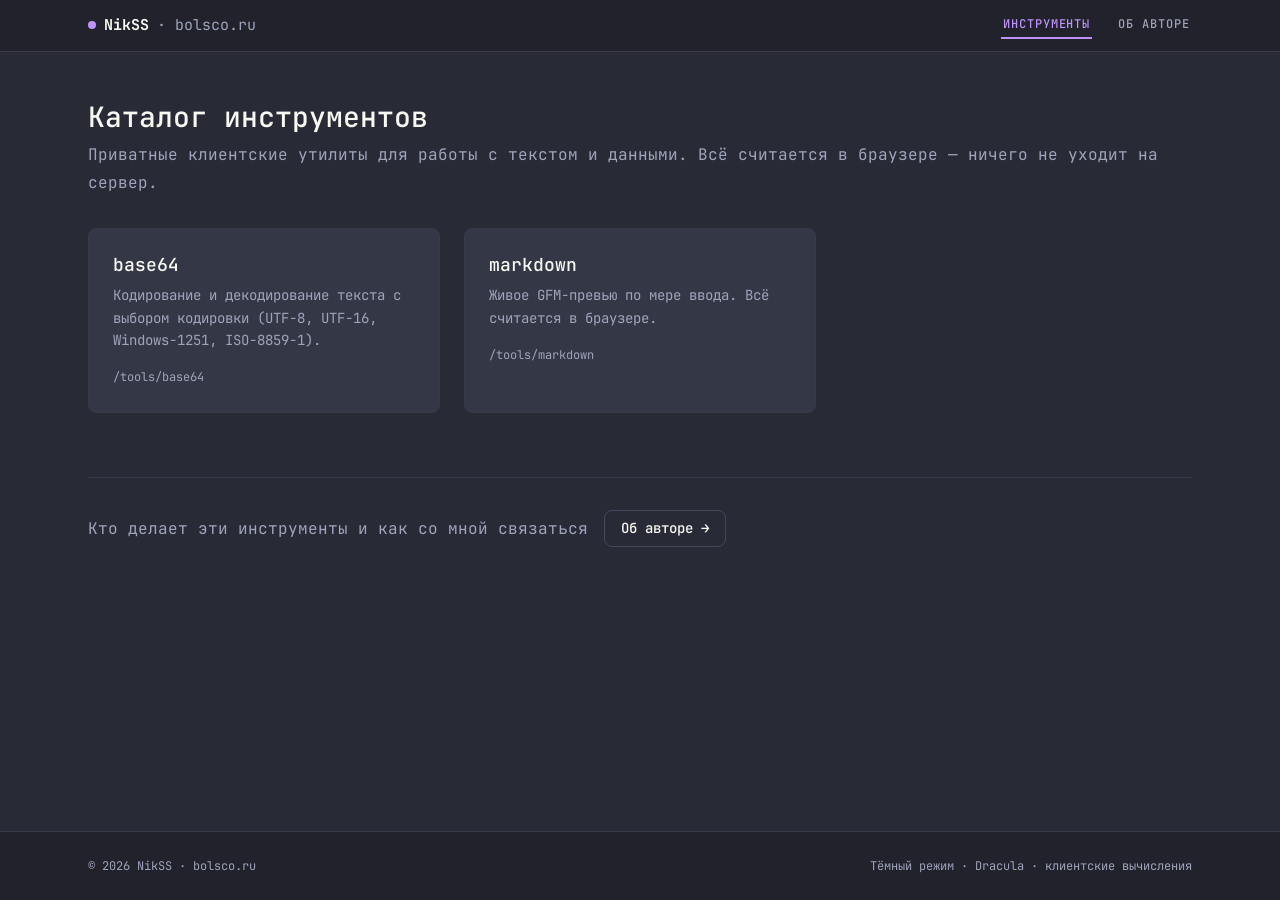
==== commit 56a41cf8: "deploy: 56890b393a0a0cfc26e4da7a7359b6e44d3277d3" ====
--- a/index.html
+++ b/index.html
@@ -1 +1 @@
-<!DOCTYPE html><html lang="ru"><head><meta charset="utf-8"><meta http-equiv="Content-Security-Policy" content="default-src 'self'; script-src 'self' 'sha256-Q2BPg90ZMplYY+FSdApNErhpWafg2hcRRbndmvxuL/Q=' 'sha256-SaCkFfPruIdTXT8/97JArQmGxiJAL2o4bBDvSgJ5y3Q='; connect-src 'self'; style-src 'self' 'sha256-vv9IoKo7BSLbWcUHr3tNmfNVmm5L/9Cfn2H6LMk7/ow='; font-src 'self'; img-src 'self'; object-src 'none'; base-uri 'self'; form-action 'self'"><meta name="referrer" content="no-referrer"><meta name="viewport" content="width=device-width, initial-scale=1"><link rel="preload" href="/fonts/JetBrainsMono-wght.woff2" as="font" type="font/woff2" crossorigin><link rel="icon" type="image/svg+xml" href="/favicon.svg"><link rel="icon" href="/favicon.ico"><meta name="generator" content="Astro v7.0.6"><title>Инструменты — NikSS · bolsco.ru</title><link rel="stylesheet" href="/_astro/BaseLayout.e0ZJQWeP.css"><link rel="stylesheet" href="/_astro/index.C21UUZHM.css"><link rel="stylesheet" href="/_astro/Base64Tool.KwkQwXm4.css"><link rel="stylesheet" href="/_astro/MarkdownTool.BKHK4O1U.css"><script type="module" src="/_astro/page.Cyd3g14u.js"></script></head><body><a class="skip-link" href="#main-content" data-astro-cid-pbhazpx6>К содержимому</a><header class="top-bar" data-astro-cid-nazmfhjt><div class="top-bar__inner" data-astro-cid-nazmfhjt><a class="brand" href="/" data-astro-cid-nazmfhjt><span class="dot" aria-hidden="true" data-astro-cid-nazmfhjt></span><span class="brand__name" data-astro-cid-nazmfhjt>NikSS</span><span class="brand__host" data-astro-cid-nazmfhjt>· bolsco.ru</span></a><button class="burger" type="button" aria-label="Открыть меню" aria-expanded="false" aria-controls="primary-nav" data-label-open="Открыть меню" data-label-close="Закрыть меню" data-astro-cid-nazmfhjt><svg class="burger__icon" width="18" height="18" viewBox="0 0 18 18" fill="none" stroke="currentColor" stroke-width="1.5" stroke-linecap="round" aria-hidden="true" data-astro-cid-nazmfhjt><line x1="2" y1="5" x2="16" y2="5" data-astro-cid-nazmfhjt></line><line x1="2" y1="9" x2="16" y2="9" data-astro-cid-nazmfhjt></line><line x1="2" y1="13" x2="16" y2="13" data-astro-cid-nazmfhjt></line></svg></button><nav class="nav" id="primary-nav" data-astro-cid-nazmfhjt><a class="t-label-caps is-active" href="/" aria-current="page" data-astro-cid-nazmfhjt>Инструменты</a><a class="t-label-caps" href="/about" data-astro-cid-nazmfhjt>Об авторе</a></nav></div></header><script type="module" src="/_astro/TopBar.astro_astro_type_script_index_0_lang.D17fcDbc.js"></script><main id="main-content" tabindex="-1"><div class="wrap-tool" data-astro-cid-lcdefpme><h1 class="t-heading-lg" data-astro-cid-lcdefpme>Каталог инструментов</h1><p class="t-body muted intro" data-astro-cid-lcdefpme>Приватные клиентские утилиты для работы с текстом и данными. Всё считается в браузере — ничего не уходит на сервер.</p><div class="grid" data-astro-cid-lcdefpme><a class="tool-card" href="/tools/base64" data-astro-cid-rr62mfgb><h2 class="t-heading-sm tool-card__name" data-astro-cid-rr62mfgb>base64</h2><p class="t-body-sm tool-card__desc" data-astro-cid-rr62mfgb>Кодирование и декодирование текста. UTF-8, кодировка всегда на виду.</p><p class="tool-card__route" data-astro-cid-rr62mfgb>/tools/base64</p></a><a class="tool-card" href="/tools/markdown" data-astro-cid-rr62mfgb><h2 class="t-heading-sm tool-card__name" data-astro-cid-rr62mfgb>markdown</h2><p class="t-body-sm tool-card__desc" data-astro-cid-rr62mfgb>Живое GFM-превью по мере ввода. Всё считается в браузере.</p><p class="tool-card__route" data-astro-cid-rr62mfgb>/tools/markdown</p></a></div><aside class="about-cta" data-astro-cid-lcdefpme><p class="t-body muted" data-astro-cid-lcdefpme>Кто делает эти инструменты и как со мной связаться</p><a class="btn btn-ghost" href="/about" data-astro-cid-lcdefpme>Об авторе →</a></aside></div></main><footer class="footer" data-astro-cid-jo6i4kqk><div class="footer__inner" data-astro-cid-jo6i4kqk><span data-astro-cid-jo6i4kqk>© 2026 NikSS · bolsco.ru</span><span data-astro-cid-jo6i4kqk>Тёмный режим · Dracula · клиентские вычисления</span></div></footer></body></html>+<!DOCTYPE html><html lang="ru"><head><meta charset="utf-8"><meta http-equiv="Content-Security-Policy" content="default-src 'self'; script-src 'self' 'sha256-Q2BPg90ZMplYY+FSdApNErhpWafg2hcRRbndmvxuL/Q=' 'sha256-SaCkFfPruIdTXT8/97JArQmGxiJAL2o4bBDvSgJ5y3Q='; connect-src 'self'; style-src 'self' 'sha256-vv9IoKo7BSLbWcUHr3tNmfNVmm5L/9Cfn2H6LMk7/ow='; font-src 'self'; img-src 'self'; object-src 'none'; base-uri 'self'; form-action 'self'"><meta name="referrer" content="no-referrer"><meta name="viewport" content="width=device-width, initial-scale=1"><link rel="preload" href="/fonts/JetBrainsMono-wght.woff2" as="font" type="font/woff2" crossorigin><link rel="icon" type="image/svg+xml" href="/favicon.svg"><link rel="icon" href="/favicon.ico"><meta name="generator" content="Astro v7.0.6"><title>Инструменты — NikSS · bolsco.ru</title><link rel="stylesheet" href="/_astro/BaseLayout.e0ZJQWeP.css"><link rel="stylesheet" href="/_astro/index.C21UUZHM.css"><link rel="stylesheet" href="/_astro/Base64Tool.CO4fYUjd.css"><link rel="stylesheet" href="/_astro/MarkdownTool.DqqB6fTy.css"><script type="module" src="/_astro/page.Cyd3g14u.js"></script></head><body><a class="skip-link" href="#main-content" data-astro-cid-pbhazpx6>К содержимому</a><header class="top-bar" data-astro-cid-nazmfhjt><div class="top-bar__inner" data-astro-cid-nazmfhjt><a class="brand" href="/" data-astro-cid-nazmfhjt><span class="dot" aria-hidden="true" data-astro-cid-nazmfhjt></span><span class="brand__name" data-astro-cid-nazmfhjt>NikSS</span><span class="brand__host" data-astro-cid-nazmfhjt>· bolsco.ru</span></a><button class="burger" type="button" aria-label="Открыть меню" aria-expanded="false" aria-controls="primary-nav" data-label-open="Открыть меню" data-label-close="Закрыть меню" data-astro-cid-nazmfhjt><svg class="burger__icon" width="18" height="18" viewBox="0 0 18 18" fill="none" stroke="currentColor" stroke-width="1.5" stroke-linecap="round" aria-hidden="true" data-astro-cid-nazmfhjt><line x1="2" y1="5" x2="16" y2="5" data-astro-cid-nazmfhjt></line><line x1="2" y1="9" x2="16" y2="9" data-astro-cid-nazmfhjt></line><line x1="2" y1="13" x2="16" y2="13" data-astro-cid-nazmfhjt></line></svg></button><nav class="nav" id="primary-nav" data-astro-cid-nazmfhjt><a class="t-label-caps is-active" href="/" aria-current="page" data-astro-cid-nazmfhjt>Инструменты</a><a class="t-label-caps" href="/about" data-astro-cid-nazmfhjt>Об авторе</a></nav></div></header><script type="module" src="/_astro/TopBar.astro_astro_type_script_index_0_lang.D17fcDbc.js"></script><main id="main-content" tabindex="-1"><div class="wrap-tool" data-astro-cid-lcdefpme><h1 class="t-heading-lg" data-astro-cid-lcdefpme>Каталог инструментов</h1><p class="t-body muted intro" data-astro-cid-lcdefpme>Приватные клиентские утилиты для работы с текстом и данными. Всё считается в браузере — ничего не уходит на сервер.</p><div class="grid" data-astro-cid-lcdefpme><a class="tool-card" href="/tools/base64" data-astro-cid-rr62mfgb><h2 class="t-heading-sm tool-card__name" data-astro-cid-rr62mfgb>base64</h2><p class="t-body-sm tool-card__desc" data-astro-cid-rr62mfgb>Кодирование и декодирование текста с выбором кодировки (UTF-8, UTF-16, Windows-1251, ISO-8859-1).</p><p class="tool-card__route" data-astro-cid-rr62mfgb>/tools/base64</p></a><a class="tool-card" href="/tools/markdown" data-astro-cid-rr62mfgb><h2 class="t-heading-sm tool-card__name" data-astro-cid-rr62mfgb>markdown</h2><p class="t-body-sm tool-card__desc" data-astro-cid-rr62mfgb>Живое GFM-превью по мере ввода. Всё считается в браузере.</p><p class="tool-card__route" data-astro-cid-rr62mfgb>/tools/markdown</p></a></div><aside class="about-cta" data-astro-cid-lcdefpme><p class="t-body muted" data-astro-cid-lcdefpme>Кто делает эти инструменты и как со мной связаться</p><a class="btn btn-ghost" href="/about" data-astro-cid-lcdefpme>Об авторе →</a></aside></div></main><footer class="footer" data-astro-cid-jo6i4kqk><div class="footer__inner" data-astro-cid-jo6i4kqk><span data-astro-cid-jo6i4kqk>© 2026 NikSS · bolsco.ru</span><span data-astro-cid-jo6i4kqk>Тёмный режим · Dracula · клиентские вычисления</span></div></footer></body></html>
--- a/_astro/Base64Tool.CO4fYUjd.css
+++ b/_astro/Base64Tool.CO4fYUjd.css
@@ -0,0 +1 @@
+.tool.svelte-1wlbedk{flex-direction:column;display:flex}.field-label.svelte-1wlbedk{color:var(--color-foreground-muted);margin:var(--space-4) 0 var(--space-2)}.tool-head-row.svelte-1wlbedk{align-items:center;gap:var(--space-3);margin-bottom:var(--space-2);flex-wrap:wrap;display:flex}.segmented.svelte-1wlbedk{align-items:center;gap:var(--space-2);background:var(--color-surface-sunken);border:1px solid var(--color-border);border-radius:var(--radius-sm);padding:3px;display:inline-flex}.encoding-select.svelte-1wlbedk{font-family:var(--font-mono);color:var(--color-foreground);background:var(--color-surface-sunken);border:1px solid var(--color-border);border-radius:var(--radius-sm);padding:var(--space-2) var(--space-3);cursor:pointer;font-size:.8125rem;font-weight:600}.segmented.svelte-1wlbedk button:where(.svelte-1wlbedk){font-family:var(--font-mono);color:var(--color-foreground-muted);padding:var(--space-2) var(--space-4);border-radius:var(--radius-sm);cursor:pointer;background:0 0;border:none;font-size:.8125rem;font-weight:600}.segmented.svelte-1wlbedk button.is-active:where(.svelte-1wlbedk){background:var(--color-surface-overlay);color:var(--color-foreground)}textarea.svelte-1wlbedk{background:var(--color-surface-sunken);width:100%;color:var(--color-foreground);border:1px solid var(--color-border);border-radius:var(--radius-sm);padding:var(--space-4);resize:vertical}textarea.svelte-1wlbedk::placeholder{color:var(--color-foreground-faint)}.inline-error.svelte-1wlbedk{align-items:center;gap:var(--space-2);color:var(--color-danger);margin-top:var(--space-2);min-height:1.5em;font-size:.875rem;font-weight:600;display:flex}
--- a/_astro/MarkdownTool.DqqB6fTy.css
+++ b/_astro/MarkdownTool.DqqB6fTy.css
@@ -0,0 +1 @@
+.tool.svelte-1ewdufk{gap:var(--space-3);flex-direction:column;display:flex}.segmented.svelte-1ewdufk{align-self:flex-start;align-items:center;gap:var(--space-2);background:var(--color-surface-sunken);border:1px solid var(--color-border);border-radius:var(--radius-sm);padding:3px;display:inline-flex}.segmented.svelte-1ewdufk button:where(.svelte-1ewdufk){font-family:var(--font-mono);color:var(--color-foreground-muted);padding:var(--space-2) var(--space-4);border-radius:var(--radius-sm);cursor:pointer;background:0 0;border:none;font-size:.8125rem;font-weight:600}.segmented.svelte-1ewdufk button.is-active:where(.svelte-1ewdufk){background:var(--color-surface-overlay);color:var(--color-foreground)}.panes.svelte-1ewdufk{gap:var(--space-4);grid-template-columns:1fr;display:grid}.pane.svelte-1ewdufk{flex-direction:column;min-height:24rem;display:flex}.pane-label.svelte-1ewdufk{color:var(--color-foreground-muted);margin-bottom:var(--space-2)}.editor-head.svelte-1ewdufk{justify-content:space-between;align-items:center;gap:var(--space-2);margin-bottom:var(--space-2);flex-wrap:wrap;display:flex}.editor-head.svelte-1ewdufk .pane-label:where(.svelte-1ewdufk){margin-bottom:0}.fmt-cluster.svelte-1ewdufk{align-items:center;gap:var(--space-2);flex-wrap:wrap;display:flex}.fmt-toolbar.svelte-1ewdufk{align-items:center;gap:var(--space-1);display:inline-flex}.fmt-select.svelte-1ewdufk{font-family:var(--font-mono);color:var(--color-foreground);background:var(--color-surface-sunken);border:1px solid var(--color-border);border-radius:var(--radius-sm);padding:var(--space-1) var(--space-2);cursor:pointer;font-size:.8125rem;font-weight:600}.fmt-btn.svelte-1ewdufk{padding:var(--space-1);border-radius:var(--radius-sm);color:var(--color-foreground-muted);cursor:pointer;background:0 0;border:none;justify-content:center;align-items:center;line-height:0;display:inline-flex}.fmt-btn.svelte-1ewdufk:hover{color:var(--color-accent)}.fmt-btn.svelte-1ewdufk svg:where(.svelte-1ewdufk){fill:currentColor;width:1.15em;height:1.15em}.copy-btn.svelte-1ewdufk{padding:var(--space-1);border-radius:var(--radius-sm);color:var(--color-foreground-muted);cursor:pointer;background:0 0;border:none;justify-content:center;align-items:center;line-height:0;display:inline-flex}.copy-btn.svelte-1ewdufk:disabled{color:var(--color-foreground-faint);cursor:default}.copy-btn.is-copied.svelte-1ewdufk{color:var(--color-success)}.copy-btn.svelte-1ewdufk:hover:not(:disabled){color:var(--color-accent)}.copy-btn.svelte-1ewdufk svg:where(.svelte-1ewdufk){fill:currentColor;width:1.15em;height:1.15em}.toast.svelte-1ewdufk{bottom:var(--space-5);right:var(--space-5);z-index:50;max-width:min(20rem, calc(100vw - 2 * var(--space-5)));padding:var(--space-3) var(--space-4);background:var(--color-surface-raised);border:1px solid var(--color-border);border-left:3px solid var(--color-success);border-radius:var(--radius-md);color:var(--color-foreground);pointer-events:none;font-size:.875rem;font-weight:600;position:fixed}.toast--success.svelte-1ewdufk{border-left-color:var(--color-success)}.toast--error.svelte-1ewdufk{border-left-color:var(--color-danger)}.editor-pane.svelte-1ewdufk{background:var(--color-surface-sunken);border:1px solid var(--color-border);border-radius:var(--radius-md);padding:var(--space-3)}.editor-pane.svelte-1ewdufk textarea:where(.svelte-1ewdufk){width:100%;color:var(--color-foreground);resize:none;background:0 0;border:none;flex:1;padding:0}.editor-pane.svelte-1ewdufk textarea:where(.svelte-1ewdufk)::placeholder{color:var(--color-foreground-faint)}.preview-pane.svelte-1ewdufk{background:var(--color-surface-base);border:1px solid var(--color-border-subtle);border-radius:var(--radius-md);padding:var(--space-4);overflow:auto}.preview-body.svelte-1ewdufk{min-height:1.5em}.preview-notice.svelte-1ewdufk{color:var(--color-foreground-muted)}@media (width<=767.98px){.pane.svelte-1ewdufk:not(.is-active){display:none}}@media (width>=768px){.panes.svelte-1ewdufk{grid-template-columns:1fr 1fr}.segmented.svelte-1ewdufk{display:none}}.preview-body.svelte-1ewdufk :is(h1,h2,h3,h4,h5,h6){color:var(--color-foreground);margin:var(--space-4) 0 var(--space-2);line-height:1.25}.preview-body.svelte-1ewdufk h1{font-size:1.6rem}.preview-body.svelte-1ewdufk h2{font-size:1.35rem}.preview-body.svelte-1ewdufk h3{font-size:1.15rem}.preview-body.svelte-1ewdufk :is(p,ul,ol,blockquote,pre,table){margin:var(--space-2) 0}.preview-body.svelte-1ewdufk :is(ul,ol){padding-left:var(--space-5)}.preview-body.svelte-1ewdufk li{margin:var(--space-1) 0}.preview-body.svelte-1ewdufk a{color:var(--color-info);text-decoration:underline}.preview-body.svelte-1ewdufk strong{color:var(--color-highlight-yellow)}.preview-body.svelte-1ewdufk em{color:var(--color-highlight-pink);font-style:italic}.preview-body.svelte-1ewdufk :is(del,s){color:var(--color-foreground-faint)}.preview-body.svelte-1ewdufk blockquote{border-left:3px solid var(--color-border);padding-left:var(--space-4);color:var(--color-foreground-muted)}.preview-body.svelte-1ewdufk code{font-family:var(--font-mono);background:var(--color-surface-sunken);border-radius:var(--radius-sm);padding:.1em .35em;font-size:.9em}.preview-body.svelte-1ewdufk pre{background:var(--color-surface-sunken);border:1px solid var(--color-border-subtle);border-radius:var(--radius-md);padding:var(--space-4);overflow:auto}.preview-body.svelte-1ewdufk pre code{background:0 0;padding:0}.preview-body.svelte-1ewdufk table{border-collapse:collapse;width:100%}.preview-body.svelte-1ewdufk :is(th,td){border:1px solid var(--color-border-subtle);padding:var(--space-2) var(--space-3);text-align:left}.preview-body.svelte-1ewdufk th{background:var(--color-surface-raised);color:var(--color-foreground)}.preview-body.svelte-1ewdufk li:has(>input[type=checkbox]){margin-left:calc(-1 * var(--space-4));list-style:none}.preview-body.svelte-1ewdufk input[type=checkbox]{margin-right:var(--space-2);accent-color:var(--color-info)}.preview-body.svelte-1ewdufk hr{border:none;border-top:1px solid var(--color-border-subtle);margin:var(--space-4) 0}
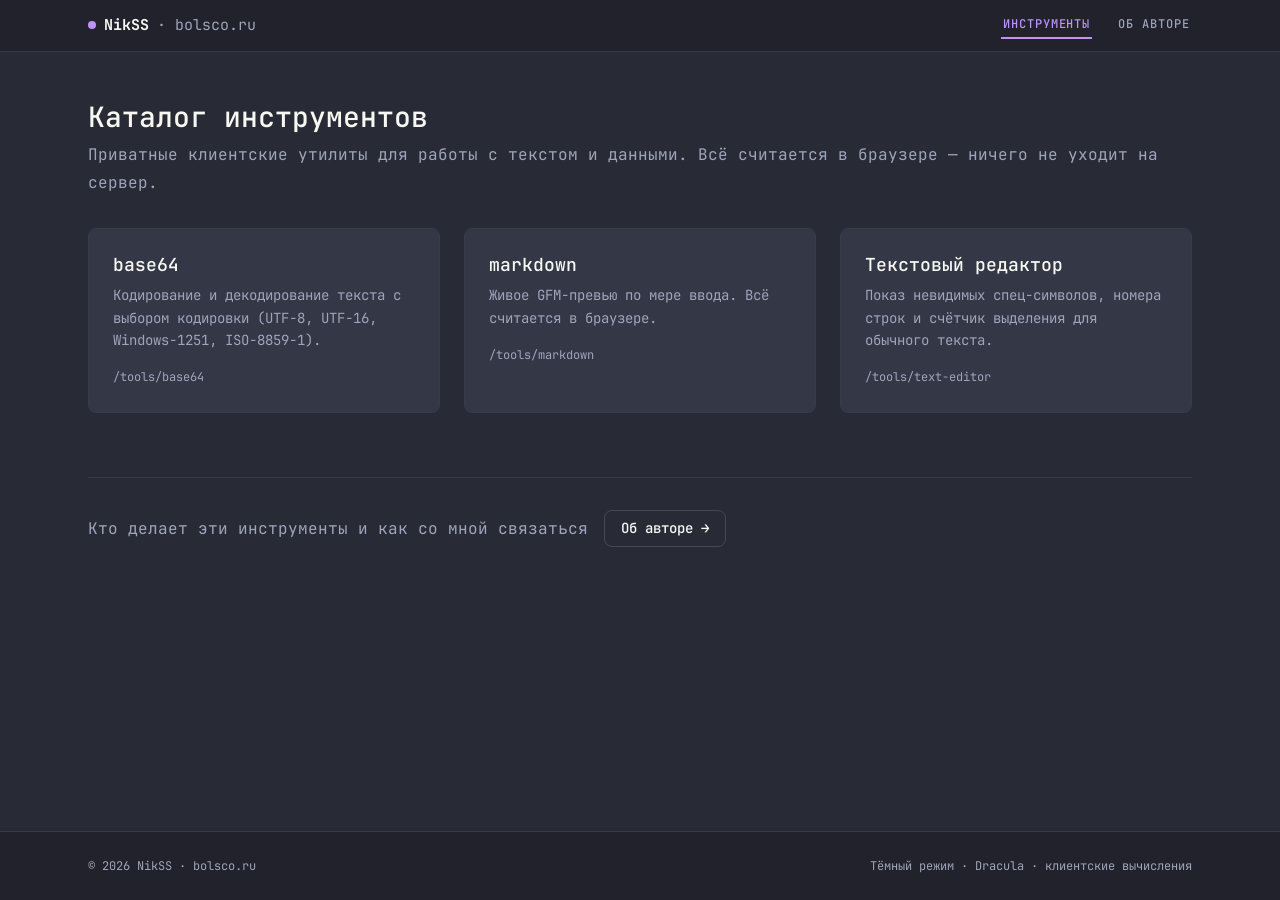
==== commit ac59bd14: "deploy: 52b5b82bae7d690e52566ac1a98389c5c9c226e1" ====
--- a/index.html
+++ b/index.html
@@ -1 +1 @@
-<!DOCTYPE html><html lang="ru"><head><meta charset="utf-8"><meta http-equiv="Content-Security-Policy" content="default-src 'self'; script-src 'self' 'sha256-Q2BPg90ZMplYY+FSdApNErhpWafg2hcRRbndmvxuL/Q=' 'sha256-SaCkFfPruIdTXT8/97JArQmGxiJAL2o4bBDvSgJ5y3Q='; connect-src 'self'; style-src 'self' 'sha256-vv9IoKo7BSLbWcUHr3tNmfNVmm5L/9Cfn2H6LMk7/ow='; font-src 'self'; img-src 'self'; object-src 'none'; base-uri 'self'; form-action 'self'"><meta name="referrer" content="no-referrer"><meta name="viewport" content="width=device-width, initial-scale=1"><link rel="preload" href="/fonts/JetBrainsMono-wght.woff2" as="font" type="font/woff2" crossorigin><link rel="icon" type="image/svg+xml" href="/favicon.svg"><link rel="icon" href="/favicon.ico"><meta name="generator" content="Astro v7.0.6"><title>Инструменты — NikSS · bolsco.ru</title><link rel="stylesheet" href="/_astro/BaseLayout.e0ZJQWeP.css"><link rel="stylesheet" href="/_astro/index.C21UUZHM.css"><link rel="stylesheet" href="/_astro/Base64Tool.CO4fYUjd.css"><link rel="stylesheet" href="/_astro/MarkdownTool.DqqB6fTy.css"><script type="module" src="/_astro/page.Cyd3g14u.js"></script></head><body><a class="skip-link" href="#main-content" data-astro-cid-pbhazpx6>К содержимому</a><header class="top-bar" data-astro-cid-nazmfhjt><div class="top-bar__inner" data-astro-cid-nazmfhjt><a class="brand" href="/" data-astro-cid-nazmfhjt><span class="dot" aria-hidden="true" data-astro-cid-nazmfhjt></span><span class="brand__name" data-astro-cid-nazmfhjt>NikSS</span><span class="brand__host" data-astro-cid-nazmfhjt>· bolsco.ru</span></a><button class="burger" type="button" aria-label="Открыть меню" aria-expanded="false" aria-controls="primary-nav" data-label-open="Открыть меню" data-label-close="Закрыть меню" data-astro-cid-nazmfhjt><svg class="burger__icon" width="18" height="18" viewBox="0 0 18 18" fill="none" stroke="currentColor" stroke-width="1.5" stroke-linecap="round" aria-hidden="true" data-astro-cid-nazmfhjt><line x1="2" y1="5" x2="16" y2="5" data-astro-cid-nazmfhjt></line><line x1="2" y1="9" x2="16" y2="9" data-astro-cid-nazmfhjt></line><line x1="2" y1="13" x2="16" y2="13" data-astro-cid-nazmfhjt></line></svg></button><nav class="nav" id="primary-nav" data-astro-cid-nazmfhjt><a class="t-label-caps is-active" href="/" aria-current="page" data-astro-cid-nazmfhjt>Инструменты</a><a class="t-label-caps" href="/about" data-astro-cid-nazmfhjt>Об авторе</a></nav></div></header><script type="module" src="/_astro/TopBar.astro_astro_type_script_index_0_lang.D17fcDbc.js"></script><main id="main-content" tabindex="-1"><div class="wrap-tool" data-astro-cid-lcdefpme><h1 class="t-heading-lg" data-astro-cid-lcdefpme>Каталог инструментов</h1><p class="t-body muted intro" data-astro-cid-lcdefpme>Приватные клиентские утилиты для работы с текстом и данными. Всё считается в браузере — ничего не уходит на сервер.</p><div class="grid" data-astro-cid-lcdefpme><a class="tool-card" href="/tools/base64" data-astro-cid-rr62mfgb><h2 class="t-heading-sm tool-card__name" data-astro-cid-rr62mfgb>base64</h2><p class="t-body-sm tool-card__desc" data-astro-cid-rr62mfgb>Кодирование и декодирование текста с выбором кодировки (UTF-8, UTF-16, Windows-1251, ISO-8859-1).</p><p class="tool-card__route" data-astro-cid-rr62mfgb>/tools/base64</p></a><a class="tool-card" href="/tools/markdown" data-astro-cid-rr62mfgb><h2 class="t-heading-sm tool-card__name" data-astro-cid-rr62mfgb>markdown</h2><p class="t-body-sm tool-card__desc" data-astro-cid-rr62mfgb>Живое GFM-превью по мере ввода. Всё считается в браузере.</p><p class="tool-card__route" data-astro-cid-rr62mfgb>/tools/markdown</p></a></div><aside class="about-cta" data-astro-cid-lcdefpme><p class="t-body muted" data-astro-cid-lcdefpme>Кто делает эти инструменты и как со мной связаться</p><a class="btn btn-ghost" href="/about" data-astro-cid-lcdefpme>Об авторе →</a></aside></div></main><footer class="footer" data-astro-cid-jo6i4kqk><div class="footer__inner" data-astro-cid-jo6i4kqk><span data-astro-cid-jo6i4kqk>© 2026 NikSS · bolsco.ru</span><span data-astro-cid-jo6i4kqk>Тёмный режим · Dracula · клиентские вычисления</span></div></footer></body></html>+<!DOCTYPE html><html lang="ru"><head><meta charset="utf-8"><meta http-equiv="Content-Security-Policy" content="default-src 'self'; script-src 'self' 'sha256-Q2BPg90ZMplYY+FSdApNErhpWafg2hcRRbndmvxuL/Q=' 'sha256-SaCkFfPruIdTXT8/97JArQmGxiJAL2o4bBDvSgJ5y3Q='; connect-src 'self'; style-src 'self' 'sha256-vv9IoKo7BSLbWcUHr3tNmfNVmm5L/9Cfn2H6LMk7/ow='; font-src 'self'; img-src 'self'; object-src 'none'; base-uri 'self'; form-action 'self'"><meta name="referrer" content="no-referrer"><meta name="viewport" content="width=device-width, initial-scale=1"><link rel="preload" href="/fonts/JetBrainsMono-wght.woff2" as="font" type="font/woff2" crossorigin><link rel="icon" type="image/svg+xml" href="/favicon.svg"><link rel="icon" href="/favicon.ico"><meta name="generator" content="Astro v7.0.6"><title>Инструменты — NikSS · bolsco.ru</title><link rel="stylesheet" href="/_astro/BaseLayout.e0ZJQWeP.css"><link rel="stylesheet" href="/_astro/index.C21UUZHM.css"><link rel="stylesheet" href="/_astro/Base64Tool.CO4fYUjd.css"><link rel="stylesheet" href="/_astro/TextEditorTool.BymiEuVU.css"><link rel="stylesheet" href="/_astro/MarkdownTool.DqqB6fTy.css"><script type="module" src="/_astro/page.Cyd3g14u.js"></script></head><body><a class="skip-link" href="#main-content" data-astro-cid-pbhazpx6>К содержимому</a><header class="top-bar" data-astro-cid-nazmfhjt><div class="top-bar__inner" data-astro-cid-nazmfhjt><a class="brand" href="/" data-astro-cid-nazmfhjt><span class="dot" aria-hidden="true" data-astro-cid-nazmfhjt></span><span class="brand__name" data-astro-cid-nazmfhjt>NikSS</span><span class="brand__host" data-astro-cid-nazmfhjt>· bolsco.ru</span></a><button class="burger" type="button" aria-label="Открыть меню" aria-expanded="false" aria-controls="primary-nav" data-label-open="Открыть меню" data-label-close="Закрыть меню" data-astro-cid-nazmfhjt><svg class="burger__icon" width="18" height="18" viewBox="0 0 18 18" fill="none" stroke="currentColor" stroke-width="1.5" stroke-linecap="round" aria-hidden="true" data-astro-cid-nazmfhjt><line x1="2" y1="5" x2="16" y2="5" data-astro-cid-nazmfhjt></line><line x1="2" y1="9" x2="16" y2="9" data-astro-cid-nazmfhjt></line><line x1="2" y1="13" x2="16" y2="13" data-astro-cid-nazmfhjt></line></svg></button><nav class="nav" id="primary-nav" data-astro-cid-nazmfhjt><a class="t-label-caps is-active" href="/" aria-current="page" data-astro-cid-nazmfhjt>Инструменты</a><a class="t-label-caps" href="/about" data-astro-cid-nazmfhjt>Об авторе</a></nav></div></header><script type="module" src="/_astro/TopBar.astro_astro_type_script_index_0_lang.D17fcDbc.js"></script><main id="main-content" tabindex="-1"><div class="wrap-tool" data-astro-cid-lcdefpme><h1 class="t-heading-lg" data-astro-cid-lcdefpme>Каталог инструментов</h1><p class="t-body muted intro" data-astro-cid-lcdefpme>Приватные клиентские утилиты для работы с текстом и данными. Всё считается в браузере — ничего не уходит на сервер.</p><div class="grid" data-astro-cid-lcdefpme><a class="tool-card" href="/tools/base64" data-astro-cid-rr62mfgb><h2 class="t-heading-sm tool-card__name" data-astro-cid-rr62mfgb>base64</h2><p class="t-body-sm tool-card__desc" data-astro-cid-rr62mfgb>Кодирование и декодирование текста с выбором кодировки (UTF-8, UTF-16, Windows-1251, ISO-8859-1).</p><p class="tool-card__route" data-astro-cid-rr62mfgb>/tools/base64</p></a><a class="tool-card" href="/tools/markdown" data-astro-cid-rr62mfgb><h2 class="t-heading-sm tool-card__name" data-astro-cid-rr62mfgb>markdown</h2><p class="t-body-sm tool-card__desc" data-astro-cid-rr62mfgb>Живое GFM-превью по мере ввода. Всё считается в браузере.</p><p class="tool-card__route" data-astro-cid-rr62mfgb>/tools/markdown</p></a><a class="tool-card" href="/tools/text-editor" data-astro-cid-rr62mfgb><h2 class="t-heading-sm tool-card__name" data-astro-cid-rr62mfgb>Текстовый редактор</h2><p class="t-body-sm tool-card__desc" data-astro-cid-rr62mfgb>Показ невидимых спец-символов, номера строк и счётчик выделения для обычного текста.</p><p class="tool-card__route" data-astro-cid-rr62mfgb>/tools/text-editor</p></a></div><aside class="about-cta" data-astro-cid-lcdefpme><p class="t-body muted" data-astro-cid-lcdefpme>Кто делает эти инструменты и как со мной связаться</p><a class="btn btn-ghost" href="/about" data-astro-cid-lcdefpme>Об авторе →</a></aside></div></main><footer class="footer" data-astro-cid-jo6i4kqk><div class="footer__inner" data-astro-cid-jo6i4kqk><span data-astro-cid-jo6i4kqk>© 2026 NikSS · bolsco.ru</span><span data-astro-cid-jo6i4kqk>Тёмный режим · Dracula · клиентские вычисления</span></div></footer></body></html>
--- a/_astro/TextEditorTool.BymiEuVU.css
+++ b/_astro/TextEditorTool.BymiEuVU.css
@@ -0,0 +1 @@
+.tool.svelte-1fepyar{flex-direction:column;display:flex}.tool-head-row.svelte-1fepyar{justify-content:space-between;align-items:center;gap:var(--space-3);margin-bottom:var(--space-2);flex-wrap:wrap;display:flex}.field-label.svelte-1fepyar{color:var(--color-foreground-muted)}.toggle-btn.svelte-1fepyar{font-family:var(--font-mono);color:var(--color-foreground-muted);background:var(--color-surface-sunken);border:1px solid var(--color-border);border-radius:var(--radius-sm);padding:var(--space-2) var(--space-4);cursor:pointer;font-size:.8125rem;font-weight:600}.toggle-btn.is-active.svelte-1fepyar{background:var(--color-surface-overlay);color:var(--color-foreground)}.editor-frame.svelte-1fepyar{background:var(--color-surface-sunken);border:1px solid var(--color-border);border-radius:var(--radius-sm);height:24rem;display:flex;overflow:hidden}.gutter.svelte-1fepyar{min-width:2.75rem;padding:var(--space-4) var(--space-2);background:var(--color-surface-sunken);border-right:1px solid var(--color-border-subtle);color:var(--color-foreground-faint);font-family:var(--font-mono);text-align:right;user-select:none;flex:none;font-size:.875rem;line-height:1.6;overflow:hidden}.gutter-line.svelte-1fepyar{white-space:pre}.editor-stack.svelte-1fepyar{flex:auto;min-width:0;position:relative}.editor-field.svelte-1fepyar,.overlay.svelte-1fepyar{padding:var(--space-4);white-space:pre;margin:0;font-size:.875rem;line-height:1.6;position:absolute;inset:0;overflow:auto}.editor-field.svelte-1fepyar{width:100%;height:100%;color:var(--color-foreground);resize:none;background:0 0;border:none}.editor-field.svelte-1fepyar::placeholder{color:var(--color-foreground-faint)}.editor-field.is-transparent.svelte-1fepyar{color:#0000;caret-color:var(--color-foreground)}.overlay.svelte-1fepyar{pointer-events:none;color:var(--color-foreground)}.overlay.svelte-1fepyar .glyph:where(.svelte-1fepyar){color:var(--color-foreground-faint)}.overlay.svelte-1fepyar .glyph--trap:where(.svelte-1fepyar){color:var(--color-highlight-pink);font-weight:700}.selection-counter.svelte-1fepyar{color:var(--color-foreground-muted);font-family:var(--font-mono);margin-top:var(--space-2);font-size:.8125rem}@media (width<=420px){.gutter.svelte-1fepyar{min-width:2.25rem;padding-left:var(--space-1);padding-right:var(--space-1)}}
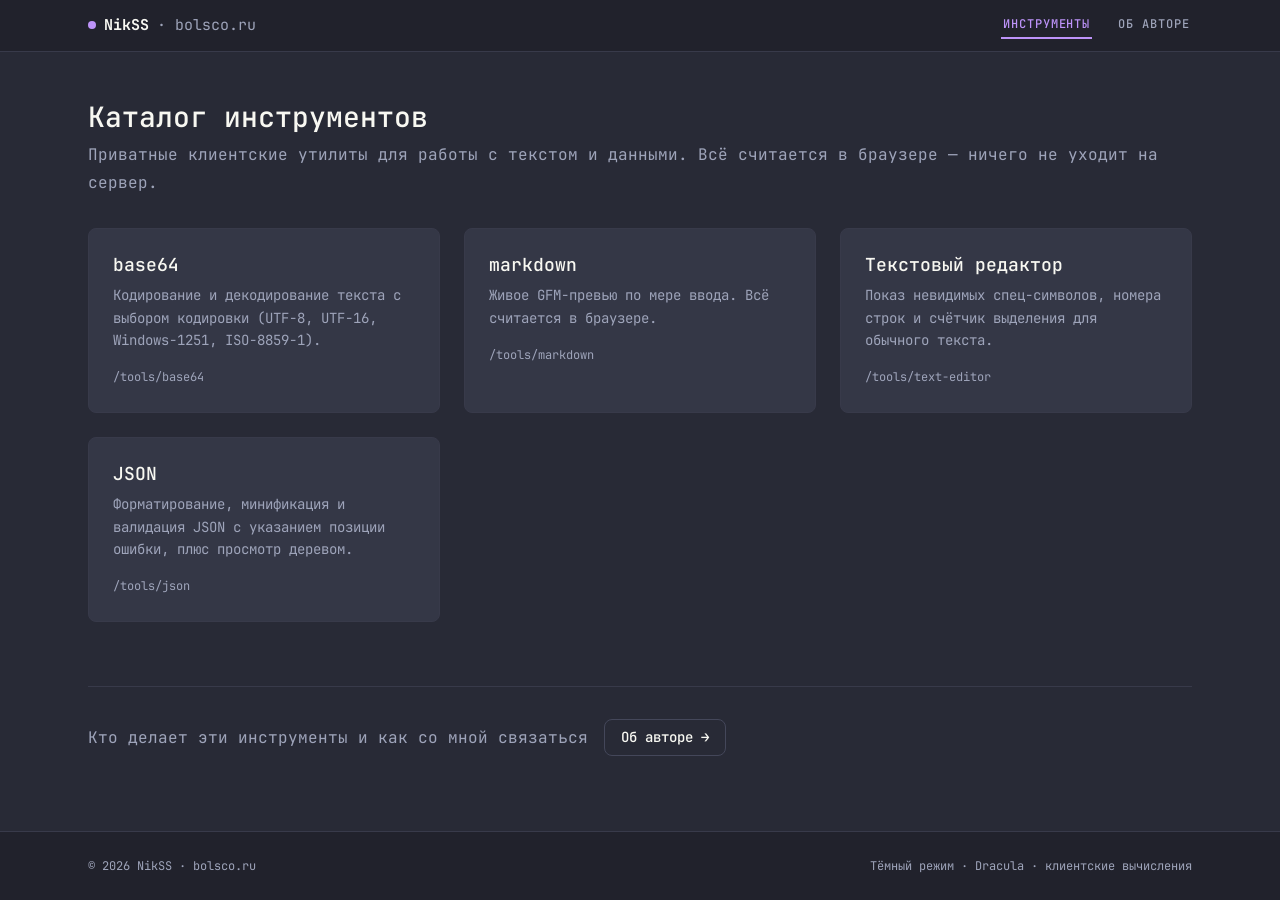
==== commit 991cfd18: "deploy: 87747356b49f3796ca26e8e9c23537adb9a324d5" ====
--- a/index.html
+++ b/index.html
@@ -1 +1 @@
-<!DOCTYPE html><html lang="ru"><head><meta charset="utf-8"><meta http-equiv="Content-Security-Policy" content="default-src 'self'; script-src 'self' 'sha256-Q2BPg90ZMplYY+FSdApNErhpWafg2hcRRbndmvxuL/Q=' 'sha256-SaCkFfPruIdTXT8/97JArQmGxiJAL2o4bBDvSgJ5y3Q='; connect-src 'self'; style-src 'self' 'sha256-vv9IoKo7BSLbWcUHr3tNmfNVmm5L/9Cfn2H6LMk7/ow='; font-src 'self'; img-src 'self'; object-src 'none'; base-uri 'self'; form-action 'self'"><meta name="referrer" content="no-referrer"><meta name="viewport" content="width=device-width, initial-scale=1"><link rel="preload" href="/fonts/JetBrainsMono-wght.woff2" as="font" type="font/woff2" crossorigin><link rel="icon" type="image/svg+xml" href="/favicon.svg"><link rel="icon" href="/favicon.ico"><meta name="generator" content="Astro v7.0.6"><title>Инструменты — NikSS · bolsco.ru</title><link rel="stylesheet" href="/_astro/BaseLayout.e0ZJQWeP.css"><link rel="stylesheet" href="/_astro/index.C21UUZHM.css"><link rel="stylesheet" href="/_astro/Base64Tool.CO4fYUjd.css"><link rel="stylesheet" href="/_astro/TextEditorTool.BymiEuVU.css"><link rel="stylesheet" href="/_astro/MarkdownTool.DqqB6fTy.css"><script type="module" src="/_astro/page.Cyd3g14u.js"></script></head><body><a class="skip-link" href="#main-content" data-astro-cid-pbhazpx6>К содержимому</a><header class="top-bar" data-astro-cid-nazmfhjt><div class="top-bar__inner" data-astro-cid-nazmfhjt><a class="brand" href="/" data-astro-cid-nazmfhjt><span class="dot" aria-hidden="true" data-astro-cid-nazmfhjt></span><span class="brand__name" data-astro-cid-nazmfhjt>NikSS</span><span class="brand__host" data-astro-cid-nazmfhjt>· bolsco.ru</span></a><button class="burger" type="button" aria-label="Открыть меню" aria-expanded="false" aria-controls="primary-nav" data-label-open="Открыть меню" data-label-close="Закрыть меню" data-astro-cid-nazmfhjt><svg class="burger__icon" width="18" height="18" viewBox="0 0 18 18" fill="none" stroke="currentColor" stroke-width="1.5" stroke-linecap="round" aria-hidden="true" data-astro-cid-nazmfhjt><line x1="2" y1="5" x2="16" y2="5" data-astro-cid-nazmfhjt></line><line x1="2" y1="9" x2="16" y2="9" data-astro-cid-nazmfhjt></line><line x1="2" y1="13" x2="16" y2="13" data-astro-cid-nazmfhjt></line></svg></button><nav class="nav" id="primary-nav" data-astro-cid-nazmfhjt><a class="t-label-caps is-active" href="/" aria-current="page" data-astro-cid-nazmfhjt>Инструменты</a><a class="t-label-caps" href="/about" data-astro-cid-nazmfhjt>Об авторе</a></nav></div></header><script type="module" src="/_astro/TopBar.astro_astro_type_script_index_0_lang.D17fcDbc.js"></script><main id="main-content" tabindex="-1"><div class="wrap-tool" data-astro-cid-lcdefpme><h1 class="t-heading-lg" data-astro-cid-lcdefpme>Каталог инструментов</h1><p class="t-body muted intro" data-astro-cid-lcdefpme>Приватные клиентские утилиты для работы с текстом и данными. Всё считается в браузере — ничего не уходит на сервер.</p><div class="grid" data-astro-cid-lcdefpme><a class="tool-card" href="/tools/base64" data-astro-cid-rr62mfgb><h2 class="t-heading-sm tool-card__name" data-astro-cid-rr62mfgb>base64</h2><p class="t-body-sm tool-card__desc" data-astro-cid-rr62mfgb>Кодирование и декодирование текста с выбором кодировки (UTF-8, UTF-16, Windows-1251, ISO-8859-1).</p><p class="tool-card__route" data-astro-cid-rr62mfgb>/tools/base64</p></a><a class="tool-card" href="/tools/markdown" data-astro-cid-rr62mfgb><h2 class="t-heading-sm tool-card__name" data-astro-cid-rr62mfgb>markdown</h2><p class="t-body-sm tool-card__desc" data-astro-cid-rr62mfgb>Живое GFM-превью по мере ввода. Всё считается в браузере.</p><p class="tool-card__route" data-astro-cid-rr62mfgb>/tools/markdown</p></a><a class="tool-card" href="/tools/text-editor" data-astro-cid-rr62mfgb><h2 class="t-heading-sm tool-card__name" data-astro-cid-rr62mfgb>Текстовый редактор</h2><p class="t-body-sm tool-card__desc" data-astro-cid-rr62mfgb>Показ невидимых спец-символов, номера строк и счётчик выделения для обычного текста.</p><p class="tool-card__route" data-astro-cid-rr62mfgb>/tools/text-editor</p></a></div><aside class="about-cta" data-astro-cid-lcdefpme><p class="t-body muted" data-astro-cid-lcdefpme>Кто делает эти инструменты и как со мной связаться</p><a class="btn btn-ghost" href="/about" data-astro-cid-lcdefpme>Об авторе →</a></aside></div></main><footer class="footer" data-astro-cid-jo6i4kqk><div class="footer__inner" data-astro-cid-jo6i4kqk><span data-astro-cid-jo6i4kqk>© 2026 NikSS · bolsco.ru</span><span data-astro-cid-jo6i4kqk>Тёмный режим · Dracula · клиентские вычисления</span></div></footer></body></html>+<!DOCTYPE html><html lang="ru"><head><meta charset="utf-8"><meta http-equiv="Content-Security-Policy" content="default-src 'self'; script-src 'self' 'sha256-Q2BPg90ZMplYY+FSdApNErhpWafg2hcRRbndmvxuL/Q=' 'sha256-SaCkFfPruIdTXT8/97JArQmGxiJAL2o4bBDvSgJ5y3Q='; connect-src 'self'; style-src 'self' 'sha256-vv9IoKo7BSLbWcUHr3tNmfNVmm5L/9Cfn2H6LMk7/ow='; font-src 'self'; img-src 'self'; object-src 'none'; base-uri 'self'; form-action 'self'"><meta name="referrer" content="no-referrer"><meta name="viewport" content="width=device-width, initial-scale=1"><link rel="preload" href="/fonts/JetBrainsMono-wght.woff2" as="font" type="font/woff2" crossorigin><link rel="icon" type="image/svg+xml" href="/favicon.svg"><link rel="icon" href="/favicon.ico"><meta name="generator" content="Astro v7.0.6"><title>Инструменты — NikSS · bolsco.ru</title><link rel="stylesheet" href="/_astro/BaseLayout.e0ZJQWeP.css"><link rel="stylesheet" href="/_astro/index.C21UUZHM.css"><script type="module" src="/_astro/page.Cyd3g14u.js"></script></head><body><a class="skip-link" href="#main-content" data-astro-cid-pbhazpx6>К содержимому</a><header class="top-bar" data-astro-cid-nazmfhjt><div class="top-bar__inner" data-astro-cid-nazmfhjt><a class="brand" href="/" data-astro-cid-nazmfhjt><span class="dot" aria-hidden="true" data-astro-cid-nazmfhjt></span><span class="brand__name" data-astro-cid-nazmfhjt>NikSS</span><span class="brand__host" data-astro-cid-nazmfhjt>· bolsco.ru</span></a><button class="burger" type="button" aria-label="Открыть меню" aria-expanded="false" aria-controls="primary-nav" data-label-open="Открыть меню" data-label-close="Закрыть меню" data-astro-cid-nazmfhjt><svg class="burger__icon" width="18" height="18" viewBox="0 0 18 18" fill="none" stroke="currentColor" stroke-width="1.5" stroke-linecap="round" aria-hidden="true" data-astro-cid-nazmfhjt><line x1="2" y1="5" x2="16" y2="5" data-astro-cid-nazmfhjt></line><line x1="2" y1="9" x2="16" y2="9" data-astro-cid-nazmfhjt></line><line x1="2" y1="13" x2="16" y2="13" data-astro-cid-nazmfhjt></line></svg></button><nav class="nav" id="primary-nav" data-astro-cid-nazmfhjt><a class="t-label-caps is-active" href="/" aria-current="page" data-astro-cid-nazmfhjt>Инструменты</a><a class="t-label-caps" href="/about" data-astro-cid-nazmfhjt>Об авторе</a></nav></div></header><script type="module" src="/_astro/TopBar.astro_astro_type_script_index_0_lang.D17fcDbc.js"></script><main id="main-content" tabindex="-1"><div class="wrap-tool" data-astro-cid-lcdefpme><h1 class="t-heading-lg" data-astro-cid-lcdefpme>Каталог инструментов</h1><p class="t-body muted intro" data-astro-cid-lcdefpme>Приватные клиентские утилиты для работы с текстом и данными. Всё считается в браузере — ничего не уходит на сервер.</p><div class="grid" data-astro-cid-lcdefpme><a class="tool-card" href="/tools/base64" data-astro-cid-rr62mfgb><h2 class="t-heading-sm tool-card__name" data-astro-cid-rr62mfgb>base64</h2><p class="t-body-sm tool-card__desc" data-astro-cid-rr62mfgb>Кодирование и декодирование текста с выбором кодировки (UTF-8, UTF-16, Windows-1251, ISO-8859-1).</p><p class="tool-card__route" data-astro-cid-rr62mfgb>/tools/base64</p></a><a class="tool-card" href="/tools/markdown" data-astro-cid-rr62mfgb><h2 class="t-heading-sm tool-card__name" data-astro-cid-rr62mfgb>markdown</h2><p class="t-body-sm tool-card__desc" data-astro-cid-rr62mfgb>Живое GFM-превью по мере ввода. Всё считается в браузере.</p><p class="tool-card__route" data-astro-cid-rr62mfgb>/tools/markdown</p></a><a class="tool-card" href="/tools/text-editor" data-astro-cid-rr62mfgb><h2 class="t-heading-sm tool-card__name" data-astro-cid-rr62mfgb>Текстовый редактор</h2><p class="t-body-sm tool-card__desc" data-astro-cid-rr62mfgb>Показ невидимых спец-символов, номера строк и счётчик выделения для обычного текста.</p><p class="tool-card__route" data-astro-cid-rr62mfgb>/tools/text-editor</p></a><a class="tool-card" href="/tools/json" data-astro-cid-rr62mfgb><h2 class="t-heading-sm tool-card__name" data-astro-cid-rr62mfgb>JSON</h2><p class="t-body-sm tool-card__desc" data-astro-cid-rr62mfgb>Форматирование, минификация и валидация JSON с указанием позиции ошибки, плюс просмотр деревом.</p><p class="tool-card__route" data-astro-cid-rr62mfgb>/tools/json</p></a></div><aside class="about-cta" data-astro-cid-lcdefpme><p class="t-body muted" data-astro-cid-lcdefpme>Кто делает эти инструменты и как со мной связаться</p><a class="btn btn-ghost" href="/about" data-astro-cid-lcdefpme>Об авторе →</a></aside></div></main><footer class="footer" data-astro-cid-jo6i4kqk><div class="footer__inner" data-astro-cid-jo6i4kqk><span data-astro-cid-jo6i4kqk>© 2026 NikSS · bolsco.ru</span><span data-astro-cid-jo6i4kqk>Тёмный режим · Dracula · клиентские вычисления</span></div></footer></body></html>
